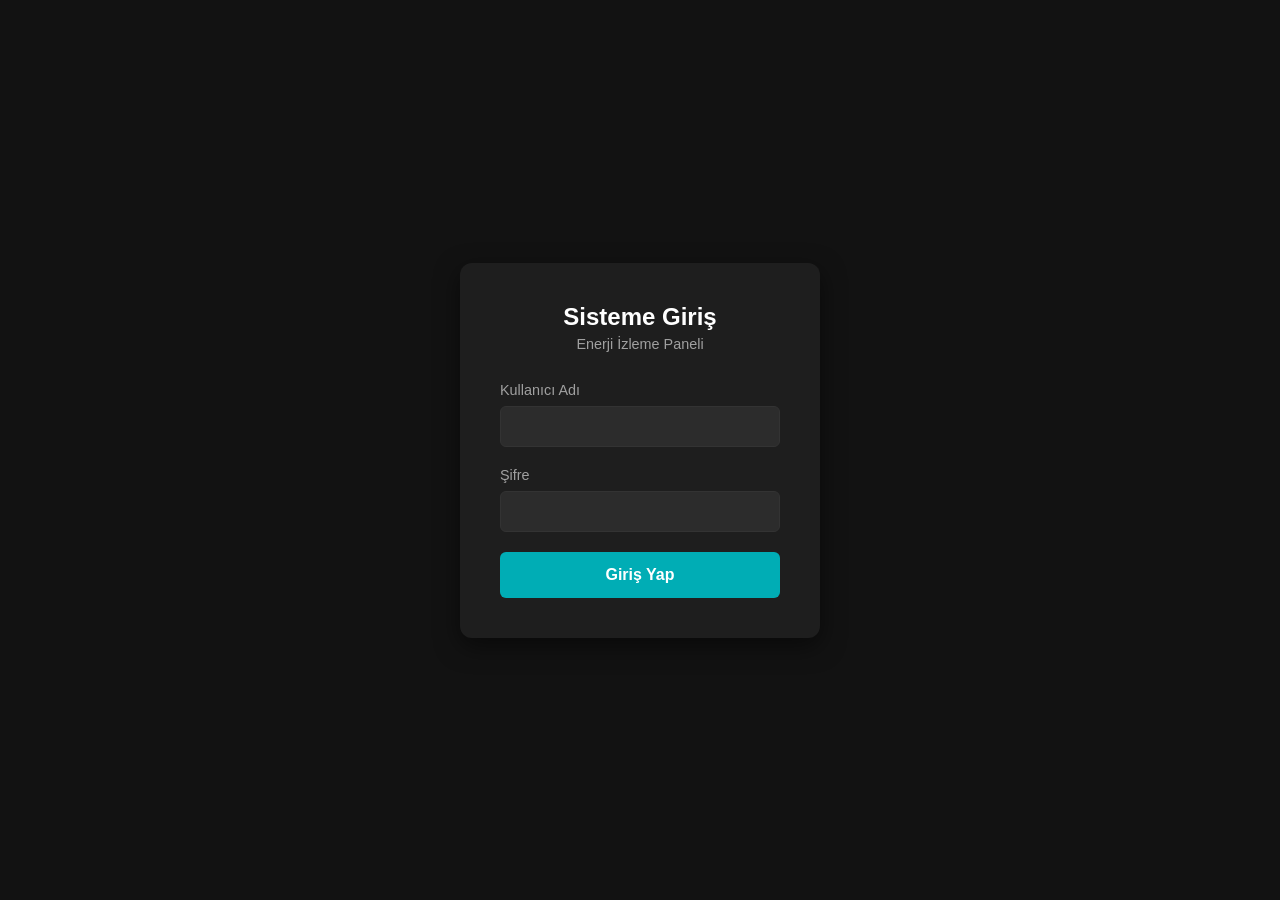
==== index.html @ bed133bf "Add files via upload" ====
<!DOCTYPE html>
<html lang="tr">
<head>
    <meta charset="UTF-8">
    <meta name="viewport" content="width=device-width, initial-scale=1.0">
    <title>Enerji Takip - Giriş</title>
    <link rel="stylesheet" href="style.css">
</head>
<body>
    <div class="login-container">
        <div class="login-box">
            <h2>Sisteme Giriş</h2>
            <p class="subtitle">Enerji İzleme Paneli</p>
            
            <form id="loginForm">
                <div class="input-group">
                    <label for="username">Kullanıcı Adı</label>
                    <input type="text" id="username" required autocomplete="off">
                </div>
                
                <div class="input-group">
                    <label for="password">Şifre</label>
                    <input type="password" id="password" required>
                </div>

                <div id="errorMessage" class="error-text hidden">Hatalı giriş yaptınız.</div>
                
                <button type="submit" id="loginBtn">Giriş Yap</button>
            </form>
        </div>
    </div>
    <script src="app.js"></script>
</body>
</html>
---- style.css ----
/* style.css */
:root {
    --bg-color: #121212;
    --surface-color: #1e1e1e;
    --text-primary: #ffffff;
    --text-secondary: #a0a0a0;
    --accent-color: #00adb5;
    --accent-hover: #008c9e;
    --error-color: #cf6679;
}

* {
    box-sizing: border-box;
    margin: 0;
    padding: 0;
    font-family: 'Segoe UI', Tahoma, Geneva, Verdana, sans-serif;
}

body {
    background-color: var(--bg-color);
    color: var(--text-primary);
    display: flex;
    justify-content: center;
    align-items: center;
    height: 100vh;
}

.login-container {
    width: 100%;
    max-width: 400px;
    padding: 20px;
}

.login-box {
    background-color: var(--surface-color);
    padding: 40px;
    border-radius: 12px;
    box-shadow: 0 8px 24px rgba(0,0,0,0.5);
}

h2 {
    text-align: center;
    margin-bottom: 5px;
}

.subtitle {
    text-align: center;
    color: var(--text-secondary);
    margin-bottom: 30px;
    font-size: 0.9rem;
}

.input-group {
    margin-bottom: 20px;
}

.input-group label {
    display: block;
    margin-bottom: 8px;
    font-size: 0.9rem;
    color: var(--text-secondary);
}

.input-group input {
    width: 100%;
    padding: 12px;
    border: 1px solid #333;
    border-radius: 6px;
    background-color: #2c2c2c;
    color: var(--text-primary);
    outline: none;
    transition: border-color 0.3s;
}

.input-group input:focus {
    border-color: var(--accent-color);
}

button {
    width: 100%;
    padding: 14px;
    background-color: var(--accent-color);
    color: #fff;
    border: none;
    border-radius: 6px;
    font-size: 1rem;
    cursor: pointer;
    font-weight: bold;
    transition: background-color 0.3s;
}

button:hover {
    background-color: var(--accent-hover);
}

.error-text {
    color: var(--error-color);
    font-size: 0.85rem;
    text-align: center;
    margin-bottom: 15px;
}

.hidden {
    display: none;
}
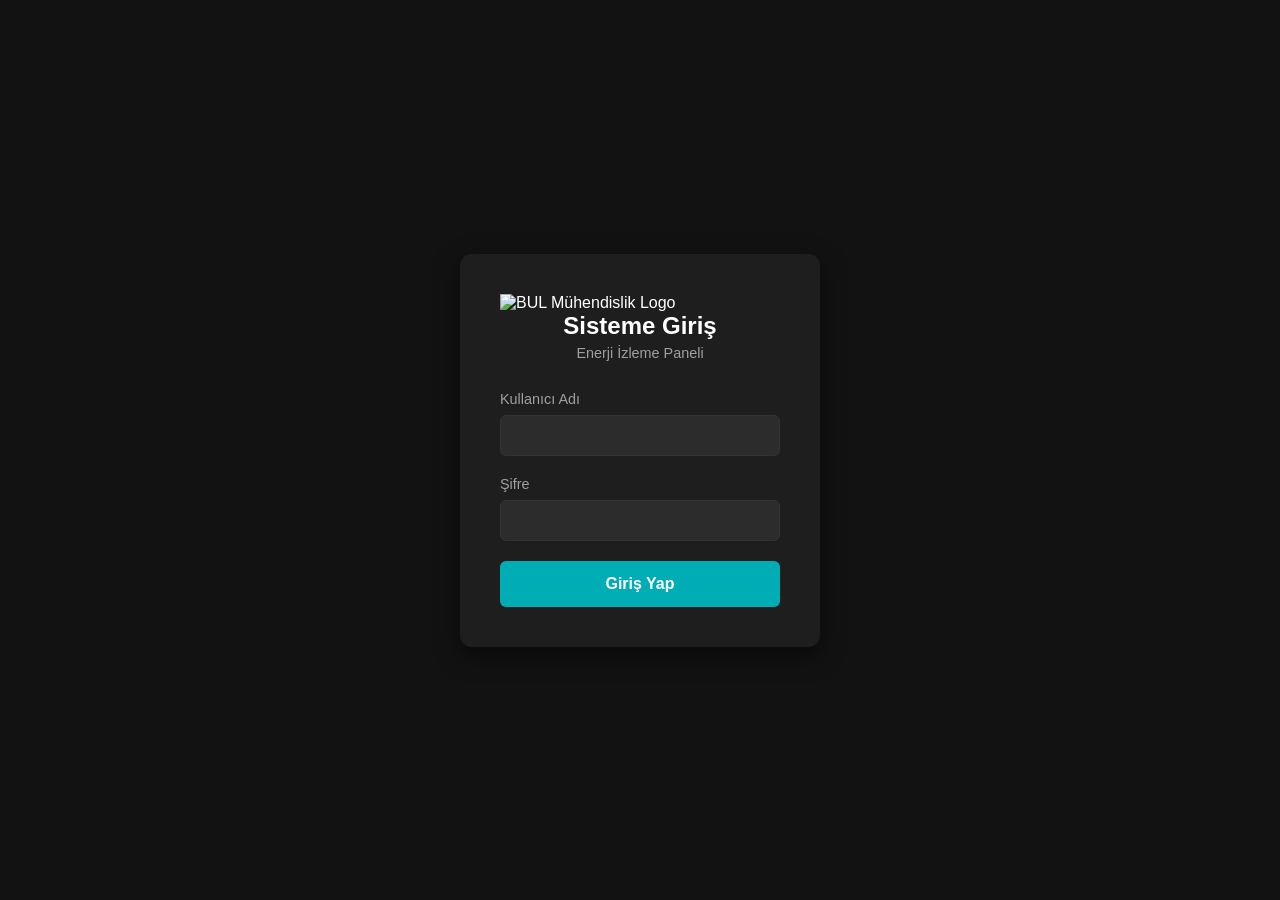
==== commit 7e834216: "Update index.html" ====
--- a/index.html
+++ b/index.html
@@ -9,6 +9,11 @@
 <body>
     <div class="login-container">
         <div class="login-box">
+
+            <div class="logo-container">
+                <img src="logo.png" alt="BUL Mühendislik Logo" class="login-logo">
+            </div>
+            
             <h2>Sisteme Giriş</h2>
             <p class="subtitle">Enerji İzleme Paneli</p>
             
@@ -31,4 +36,4 @@
     </div>
     <script src="app.js"></script>
 </body>
-</html>+</html>
--- a/style.css
+++ b/style.css
@@ -102,4 +102,330 @@
 
 .hidden {
     display: none;
-}+}
+
+/* --- DASHBOARD STİLLERİ --- */
+.dashboard-body {
+    display: flex;
+    justify-content: flex-start;
+    align-items: flex-start;
+    height: 100vh;
+    background-color: var(--bg-color);
+}
+
+.sidebar {
+    width: 250px;
+    height: 100vh;
+    background-color: var(--surface-color);
+    padding: 20px 0;
+    display: flex;
+    flex-direction: column;
+    border-right: 1px solid #333;
+}
+
+.sidebar .logo {
+    font-size: 1.5rem;
+    font-weight: bold;
+    color: var(--accent-color);
+    text-align: center;
+    margin-bottom: 40px;
+}
+
+.nav-links {
+    list-style: none;
+    flex-grow: 1;
+}
+
+.nav-links li a {
+    display: block;
+    padding: 15px 20px;
+    color: var(--text-secondary);
+    text-decoration: none;
+    transition: 0.3s;
+}
+
+.nav-links li a:hover, .nav-links li a.active {
+    background-color: #2c2c2c;
+    color: var(--text-primary);
+    border-left: 4px solid var(--accent-color);
+}
+
+.logout-btn {
+    width: calc(100% - 40px); /* %100 genişlikten sağ ve sol boşlukları (20+20) çıkarır */
+    margin: auto 20px 20px 20px; /* Üstten sonuna kadar iter, sağ-alt-soldan 20px boşluk bırakır */
+    background-color: transparent;
+    border: 1px solid var(--error-color);
+    color: var(--error-color);
+    border-radius: 6px;
+    padding: 10px;
+    flex-shrink: 0;
+}
+
+.logout-btn:hover {
+    background-color: var(--error-color);
+    color: #fff;
+}
+
+.main-content {
+    flex-grow: 1;
+    padding: 30px;
+    height: 100vh;
+    overflow-y: auto;
+}
+
+header {
+    display: flex;
+    justify-content: space-between;
+    align-items: center;
+    margin-bottom: 30px;
+    padding-bottom: 15px;
+    border-bottom: 1px solid #333;
+}
+
+.content-cards {
+    display: flex;
+    gap: 20px;
+    margin-bottom: 30px;
+}
+
+.card {
+    background-color: var(--surface-color);
+    padding: 20px;
+    border-radius: 8px;
+    flex: 1;
+    border: 1px solid #333;
+}
+
+.card.warning {
+    border-color: var(--error-color);
+}
+
+.big-number {
+    font-size: 2.5rem;
+    font-weight: bold;
+    color: var(--accent-color);
+    margin-top: 10px;
+}
+
+.placeholder-box {
+    background-color: #2c2c2c;
+    padding: 50px;
+    text-align: center;
+    color: var(--text-secondary);
+    border-radius: 8px;
+    border: 1px dashed #555;
+}
+
+/* --- TABLO STİLLERİ --- */
+.table-container {
+    background-color: var(--surface-color);
+    border-radius: 8px;
+    padding: 15px;
+    border: 1px solid #333;
+    overflow-x: auto;
+}
+
+table {
+    width: 100%;
+    border-collapse: collapse;
+    text-align: left;
+}
+
+thead tr {
+    border-bottom: 2px solid #444;
+}
+
+th {
+    padding: 12px 15px;
+    color: var(--text-secondary);
+    font-weight: 600;
+}
+
+td {
+    padding: 12px 15px;
+    border-bottom: 1px solid #2c2c2c;
+    color: var(--text-primary);
+}
+
+tbody tr:hover {
+    background-color: #252525;
+}
+
+/* Durum Etiketleri (Badges) */
+.badge {
+    padding: 5px 10px;
+    border-radius: 20px;
+    font-size: 0.8rem;
+    font-weight: bold;
+}
+
+.badge.success {
+    background-color: rgba(0, 173, 181, 0.2);
+    color: var(--accent-color);
+}
+
+.badge.danger {
+    background-color: rgba(207, 102, 121, 0.2);
+    color: var(--error-color);
+}
+
+.action-btn {
+    padding: 6px 12px;
+    background-color: transparent;
+    border: 1px solid var(--text-secondary);
+    color: var(--text-secondary);
+    border-radius: 4px;
+    cursor: pointer;
+    transition: 0.3s;
+}
+
+.action-btn:hover {
+    border-color: var(--accent-color);
+    color: var(--accent-color);
+}
+
+/* --- MODAL (POP-UP) STİLLERİ --- */
+.modal {
+    position: fixed;
+    top: 0;
+    left: 0;
+    width: 100%;
+    height: 100%;
+    background-color: rgba(0, 0, 0, 0.7); /* Arka plan karartması */
+    display: flex;
+    justify-content: center;
+    align-items: center;
+    z-index: 1000;
+    backdrop-filter: blur(3px);
+}
+
+.modal.hidden {
+    display: none;
+}
+
+.modal-content {
+    background-color: var(--surface-color);
+    padding: 30px;
+    border-radius: 12px;
+    width: 100%;
+    max-width: 450px;
+    position: relative;
+    box-shadow: 0 10px 30px rgba(0,0,0,0.8);
+    border: 1px solid #333;
+}
+
+.close-btn {
+    position: absolute;
+    top: 15px;
+    right: 20px;
+    font-size: 1.8rem;
+    color: var(--text-secondary);
+    cursor: pointer;
+    transition: 0.3s;
+}
+
+.close-btn:hover {
+    color: var(--error-color);
+}
+
+.sidebar {
+    width: 250px;
+    min-width: 250px; /* Menünün daralmasını kesin olarak engeller */
+    flex-shrink: 0;   /* Ekran küçülse bile menünün sıkışmasını önler */
+    height: 100vh;
+    background-color: var(--surface-color);
+    padding: 20px 0;
+    display: flex;
+    flex-direction: column;
+    border-right: 1px solid #333;
+}
+
+/* Masaüstünde Grafik Yüksekliği */
+.chart-section {
+    height: 350px;
+}
+
+/* --- MOBİL UYUMLULUK (RESPONSIVE) --- */
+@media (max-width: 768px) {
+    /* Ana yapıyı alt alta dizer */
+    .dashboard-body {
+        flex-direction: column;
+        height: auto;
+    }
+
+    /* Sol menüyü tepeye yatay olarak sabitler */
+    .sidebar {
+        width: 100%;
+        height: auto;
+        min-height: auto;
+        min-width: 100%;
+        padding: 15px 0;
+        border-right: none;
+        border-bottom: 1px solid #333;
+    }
+
+    /* Menü linklerini yan yana kaydırılabilir yapar */
+    .nav-links {
+        display: flex;
+        overflow-x: auto;
+        white-space: nowrap;
+        padding-bottom: 10px;
+        margin: 0 10px;
+    }
+
+    .nav-links li a {
+        padding: 10px 15px;
+        border-left: none;
+        border-bottom: 3px solid transparent;
+    }
+
+    .nav-links li a:hover, .nav-links li a.active {
+        border-left: none;
+        border-bottom: 3px solid var(--accent-color);
+    }
+
+    .logout-btn {
+        margin: 10px 20px;
+    }
+
+    /* Ana içerik alanını telefon ekranına sığdırır */
+    .main-content {
+        padding: 15px;
+        width: 100%;
+        height: auto;
+        overflow-y: visible;
+    }
+
+    header {
+        flex-direction: column;
+        align-items: flex-start;
+        gap: 10px;
+    }
+
+    /* Sayı kartlarını alt alta dizer */
+    .content-cards {
+        flex-direction: column;
+    }
+
+    .table-header {
+        flex-direction: column;
+        align-items: flex-start;
+        gap: 15px;
+    }
+
+/* Yeni fabrika ekle butonunu tam genişlik yapar */
+    #openModalBtn {
+        width: 100% !important;
+    }
+
+    /* --- B KISMI: Telefonda Grafik Yüksekliği --- */
+    .chart-section {
+        height: 300px;
+    }
+    
+    #energyChart {
+        height: 100% !important;
+        width: 100% !important;
+    }
+} 
+/* DOSYANIN EN SONU (Bu parantez @media'yı kapatır) */
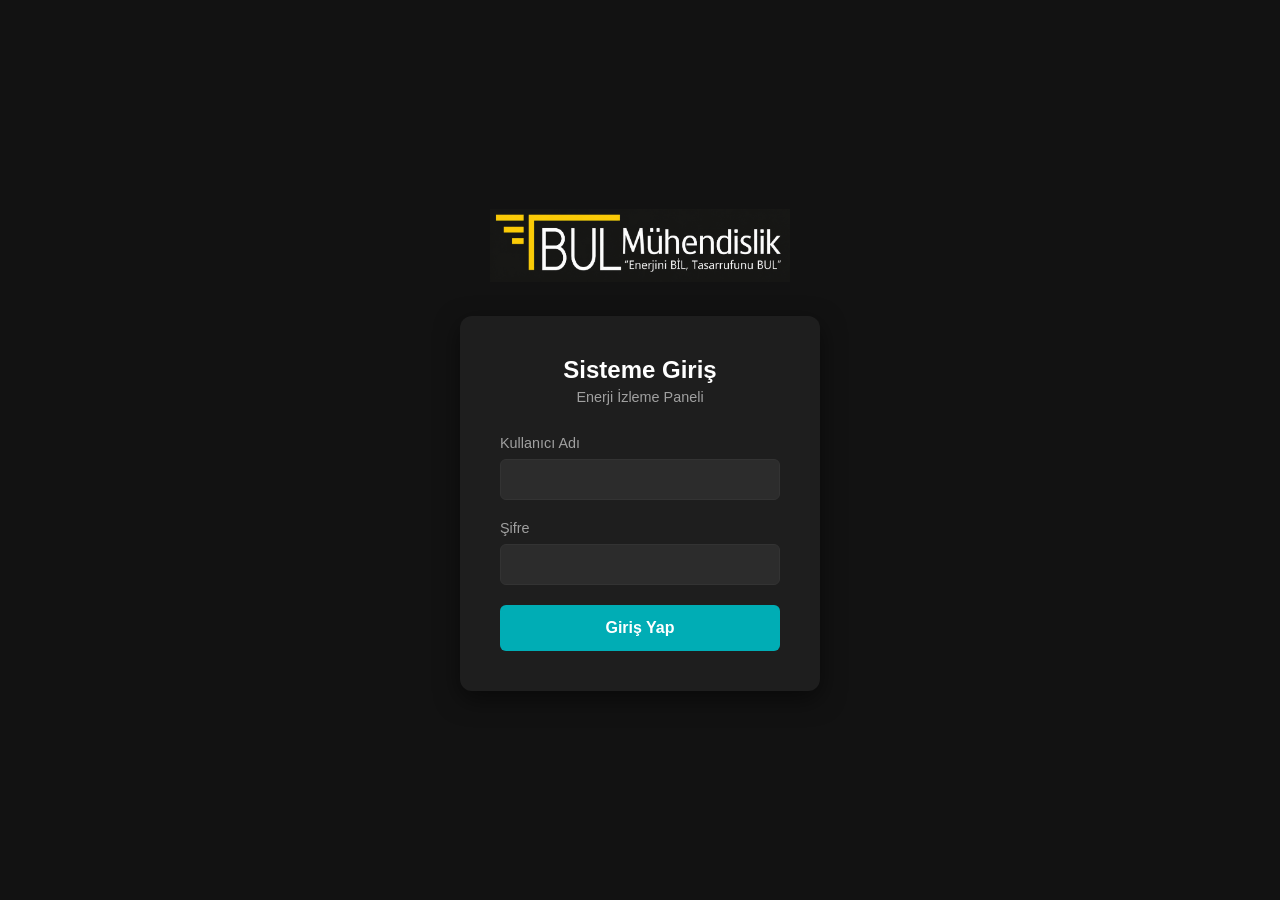
==== commit a915fdec: "Update index.html" ====
--- a/index.html
+++ b/index.html
@@ -8,12 +8,14 @@
 </head>
 <body>
     <div class="login-container">
+        
+        <!-- LOGO ARTIK KUTUNUN DIŞINDA VE ÜSTÜNDE -->
+        <div class="logo-container">
+            <img src="logo.png" alt="BUL Mühendislik Logo" class="login-logo">
+        </div>
+
+        <!-- login-box artık logonun altında başlıyor -->
         <div class="login-box">
-
-            <div class="logo-container">
-                <img src="logo.png" alt="BUL Mühendislik Logo" class="login-logo">
-            </div>
-            
             <h2>Sisteme Giriş</h2>
             <p class="subtitle">Enerji İzleme Paneli</p>
             
--- a/style.css
+++ b/style.css
@@ -428,4 +428,18 @@
         width: 100% !important;
     }
 } 
-/* DOSYANIN EN SONU (Bu parantez @media'yı kapatır) */+
+.logo-container {
+    text-align: center;
+    margin-bottom: 30px; /* Logo ile kutu arasında daha fazla boşluk bırakır */
+}
+
+.login-logo {
+    max-width: 300px; /* Biraz büyütebiliriz, artık dışarıda olduğu için daha iyi durur */
+    height: auto;
+}
+
+.login-box {
+    /* Mevcut özelliklerin duruyor, sadece ek olarak: */
+    margin-top: 0; 
+}
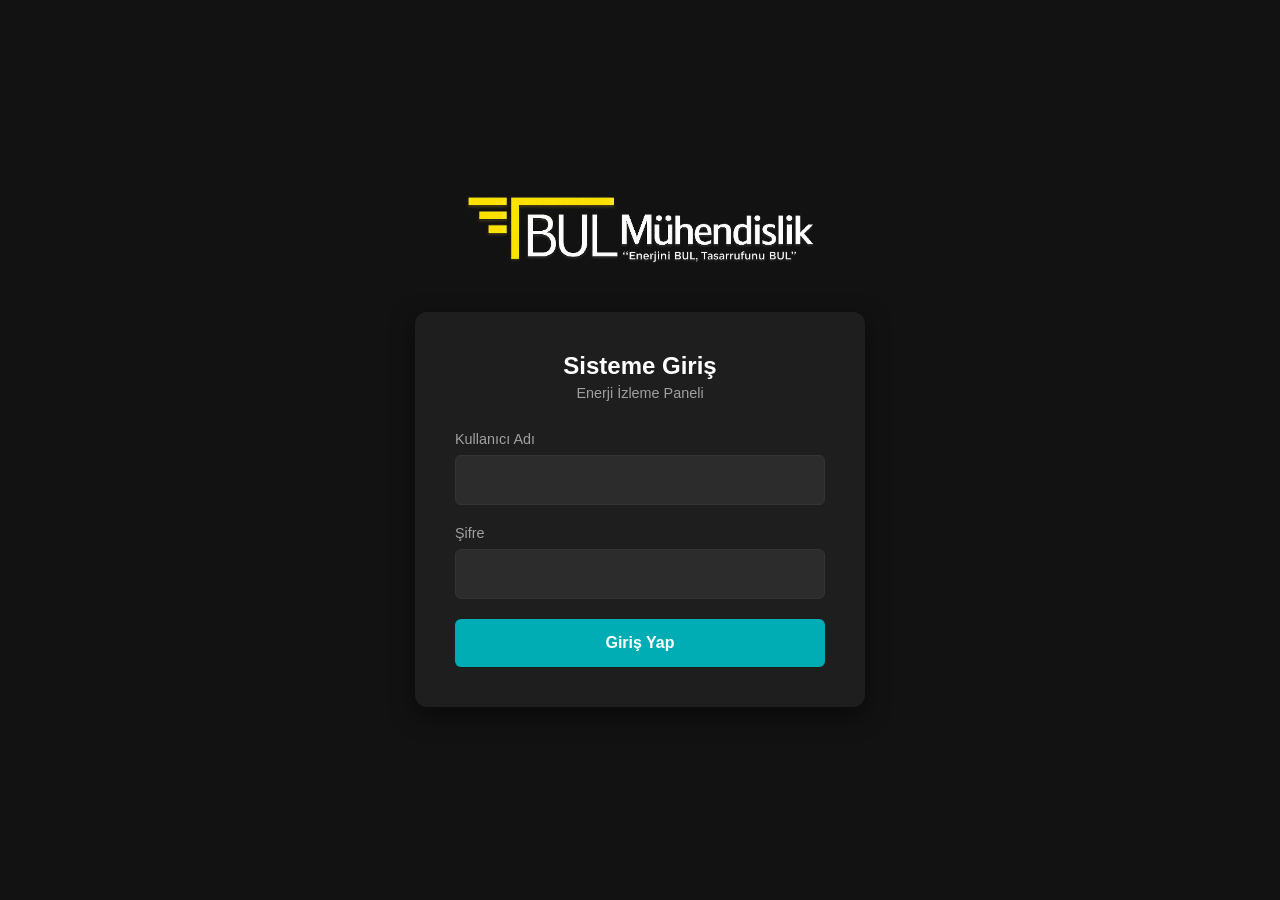
==== commit 5a3a2a7e: "Update index.html" ====
--- a/index.html
+++ b/index.html
@@ -6,7 +6,7 @@
     <title>Enerji Takip - Giriş</title>
     <link rel="stylesheet" href="style.css">
 </head>
-<body>
+<body class="login-page">
     <div class="login-container">
         
         <!-- LOGO ARTIK KUTUNUN DIŞINDA VE ÜSTÜNDE -->
--- a/style.css
+++ b/style.css
@@ -1,4 +1,5 @@
 /* style.css */
+
 :root {
     --bg-color: #121212;
     --surface-color: #1e1e1e;
@@ -19,16 +20,36 @@
 body {
     background-color: var(--bg-color);
     color: var(--text-primary);
+    min-height: 100vh;
+    padding: 20px;
+}
+
+/* Sadece giriş sayfası için kilitli ekran ayarı */
+body.login-page {
     display: flex;
     justify-content: center;
     align-items: center;
-    height: 100vh;
-}
-
+    overflow: hidden; /* İşte bu kısım mobildeki kaymayı engeller */
+}
+
+/* --- GİRİŞ EKRANI STİLLERİ --- */
 .login-container {
-    width: 100%;
-    max-width: 400px;
-    padding: 20px;
+    display: flex;
+    flex-direction: column;
+    align-items: center;
+    justify-content: center;
+    width: 100%;
+}
+
+.logo-container {
+    margin-bottom: 40px;
+    text-align: center;
+}
+
+.login-logo {
+    max-width: 300px;
+    width: 100%;
+    height: auto;
 }
 
 .login-box {
@@ -36,6 +57,9 @@
     padding: 40px;
     border-radius: 12px;
     box-shadow: 0 8px 24px rgba(0,0,0,0.5);
+    width: 90%;
+    max-width: 450px;
+    box-sizing: border-box;
 }
 
 h2 {
@@ -63,13 +87,15 @@
 
 .input-group input {
     width: 100%;
-    padding: 12px;
+    padding: 15px;
+    font-size: 16px;
     border: 1px solid #333;
     border-radius: 6px;
     background-color: #2c2c2c;
     color: var(--text-primary);
     outline: none;
     transition: border-color 0.3s;
+    box-sizing: border-box;
 }
 
 .input-group input:focus {
@@ -78,7 +104,7 @@
 
 button {
     width: 100%;
-    padding: 14px;
+    padding: 15px;
     background-color: var(--accent-color);
     color: #fff;
     border: none;
@@ -115,6 +141,8 @@
 
 .sidebar {
     width: 250px;
+    min-width: 250px;
+    flex-shrink: 0;
     height: 100vh;
     background-color: var(--surface-color);
     padding: 20px 0;
@@ -151,8 +179,8 @@
 }
 
 .logout-btn {
-    width: calc(100% - 40px); /* %100 genişlikten sağ ve sol boşlukları (20+20) çıkarır */
-    margin: auto 20px 20px 20px; /* Üstten sonuna kadar iter, sağ-alt-soldan 20px boşluk bırakır */
+    width: calc(100% - 40px);
+    margin: auto 20px 20px 20px;
     background-color: transparent;
     border: 1px solid var(--error-color);
     color: var(--error-color);
@@ -216,7 +244,6 @@
     border: 1px dashed #555;
 }
 
-/* --- TABLO STİLLERİ --- */
 .table-container {
     background-color: var(--surface-color);
     border-radius: 8px;
@@ -251,7 +278,6 @@
     background-color: #252525;
 }
 
-/* Durum Etiketleri (Badges) */
 .badge {
     padding: 5px 10px;
     border-radius: 20px;
@@ -284,14 +310,13 @@
     color: var(--accent-color);
 }
 
-/* --- MODAL (POP-UP) STİLLERİ --- */
 .modal {
     position: fixed;
     top: 0;
     left: 0;
     width: 100%;
     height: 100%;
-    background-color: rgba(0, 0, 0, 0.7); /* Arka plan karartması */
+    background-color: rgba(0, 0, 0, 0.7);
     display: flex;
     justify-content: center;
     align-items: center;
@@ -307,7 +332,7 @@
     background-color: var(--surface-color);
     padding: 30px;
     border-radius: 12px;
-    width: 100%;
+    width: 90%;
     max-width: 450px;
     position: relative;
     box-shadow: 0 10px 30px rgba(0,0,0,0.8);
@@ -328,32 +353,15 @@
     color: var(--error-color);
 }
 
-.sidebar {
-    width: 250px;
-    min-width: 250px; /* Menünün daralmasını kesin olarak engeller */
-    flex-shrink: 0;   /* Ekran küçülse bile menünün sıkışmasını önler */
-    height: 100vh;
-    background-color: var(--surface-color);
-    padding: 20px 0;
-    display: flex;
-    flex-direction: column;
-    border-right: 1px solid #333;
-}
-
-/* Masaüstünde Grafik Yüksekliği */
 .chart-section {
     height: 350px;
 }
 
-/* --- MOBİL UYUMLULUK (RESPONSIVE) --- */
 @media (max-width: 768px) {
-    /* Ana yapıyı alt alta dizer */
     .dashboard-body {
         flex-direction: column;
         height: auto;
     }
-
-    /* Sol menüyü tepeye yatay olarak sabitler */
     .sidebar {
         width: 100%;
         height: auto;
@@ -363,8 +371,6 @@
         border-right: none;
         border-bottom: 1px solid #333;
     }
-
-    /* Menü linklerini yan yana kaydırılabilir yapar */
     .nav-links {
         display: flex;
         overflow-x: auto;
@@ -372,74 +378,22 @@
         padding-bottom: 10px;
         margin: 0 10px;
     }
-
-    .nav-links li a {
-        padding: 10px 15px;
-        border-left: none;
-        border-bottom: 3px solid transparent;
-    }
-
-    .nav-links li a:hover, .nav-links li a.active {
-        border-left: none;
-        border-bottom: 3px solid var(--accent-color);
-    }
-
-    .logout-btn {
-        margin: 10px 20px;
-    }
-
-    /* Ana içerik alanını telefon ekranına sığdırır */
     .main-content {
         padding: 15px;
         width: 100%;
         height: auto;
-        overflow-y: visible;
-    }
-
-    header {
-        flex-direction: column;
-        align-items: flex-start;
-        gap: 10px;
-    }
-
-    /* Sayı kartlarını alt alta dizer */
+    }
     .content-cards {
         flex-direction: column;
     }
-
-    .table-header {
-        flex-direction: column;
-        align-items: flex-start;
-        gap: 15px;
-    }
-
-/* Yeni fabrika ekle butonunu tam genişlik yapar */
-    #openModalBtn {
-        width: 100% !important;
-    }
-
-    /* --- B KISMI: Telefonda Grafik Yüksekliği --- */
     .chart-section {
         height: 300px;
     }
-    
-    #energyChart {
-        height: 100% !important;
-        width: 100% !important;
-    }
-} 
-
-.logo-container {
-    text-align: center;
-    margin-bottom: 30px; /* Logo ile kutu arasında daha fazla boşluk bırakır */
-}
-
+}
+
+/* Logo boyutunu burada 350px olarak büyüttük */
 .login-logo {
-    max-width: 300px; /* Biraz büyütebiliriz, artık dışarıda olduğu için daha iyi durur */
+    max-width: 350px; 
+    width: 100%;
     height: auto;
 }
-
-.login-box {
-    /* Mevcut özelliklerin duruyor, sadece ek olarak: */
-    margin-top: 0; 
-}
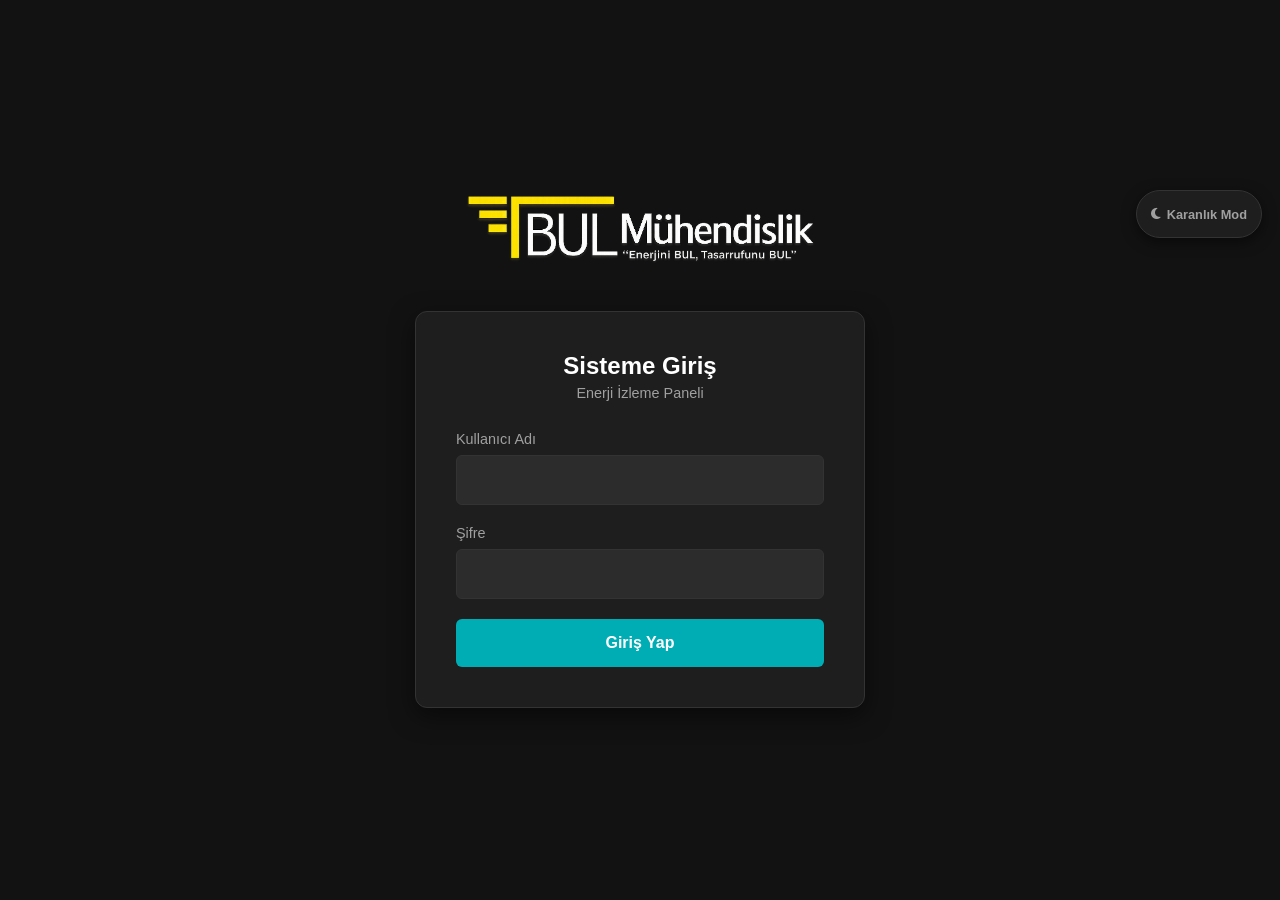
==== commit a7555a17: "Update index.html" ====
--- a/index.html
+++ b/index.html
@@ -1,14 +1,28 @@
 <!DOCTYPE html>
 <html lang="tr">
 <head>
+    <script>
+        // Kayıtlı tema tercihini sayfa çizilmeden önce uygula (ani renk çakması olmasın)
+        (function () {
+            try {
+                var t = localStorage.getItem('theme') || 'dark';
+                document.documentElement.setAttribute('data-theme', t);
+            } catch (e) {}
+        })();
+    </script>
     <meta charset="UTF-8">
     <meta name="viewport" content="width=device-width, initial-scale=1.0">
     <title>Enerji Takip - Giriş</title>
     <link rel="stylesheet" href="style.css">
+    <link rel="stylesheet" href="https://cdnjs.cloudflare.com/ajax/libs/font-awesome/6.4.0/css/all.min.css">
 </head>
 <body class="login-page">
     <div class="login-container">
-        
+
+        <button type="button" class="theme-toggle-standalone" data-theme-toggle title="Görünümü değiştir">
+            <i class="fas fa-moon"></i> <span class="theme-toggle-label">Karanlık Mod</span>
+        </button>
+
         <!-- LOGO ARTIK KUTUNUN DIŞINDA VE ÜSTÜNDE -->
         <div class="logo-container">
             <img src="logo.png" alt="BUL Mühendislik Logo" class="login-logo">
@@ -36,6 +50,7 @@
             </form>
         </div>
     </div>
+    <script src="ui.js"></script>
     <script src="app.js"></script>
 </body>
 </html>
--- a/style.css
+++ b/style.css
@@ -1,13 +1,45 @@
-/* style.css */
-
 :root {
+    /* Karanlık mod (varsayılan) */
     --bg-color: #121212;
     --surface-color: #1e1e1e;
+    --surface-alt-color: #2c2c2c;
+    --border-color: #333333;
+    --hover-color: #252525;
     --text-primary: #ffffff;
     --text-secondary: #a0a0a0;
     --accent-color: #00adb5;
     --accent-hover: #008c9e;
     --error-color: #cf6679;
+    --success-color: #4cd137;
+    --warning-color: #f6e58d;
+    --gold-color: #ffd700;
+    --shadow-color: rgba(0, 0, 0, 0.5);
+    --overlay-color: rgba(0, 0, 0, 0.7);
+
+    color-scheme: dark;
+}
+
+/* Aydınlık mod: <html data-theme="light"> ayarlandığında devreye girer.
+   Marka rengi (turkuaz) her iki modda da aynı kalır; sadece yüzey,
+   metin ve durum renkleri kontrast için ayarlanır. */
+html[data-theme="light"] {
+    --bg-color: #f2f4f6;
+    --surface-color: #ffffff;
+    --surface-alt-color: #eef1f3;
+    --border-color: #dde2e6;
+    --hover-color: #f3f5f7;
+    --text-primary: #1a1d21;
+    --text-secondary: #5b6570;
+    --accent-color: #00adb5;
+    --accent-hover: #008c9e;
+    --error-color: #c23a52;
+    --success-color: #2f9e44;
+    --warning-color: #b8860b;
+    --gold-color: #a6790a;
+    --shadow-color: rgba(20, 30, 40, 0.12);
+    --overlay-color: rgba(20, 25, 30, 0.45);
+
+    color-scheme: light;
 }
 
 * {
@@ -17,28 +49,48 @@
     font-family: 'Segoe UI', Tahoma, Geneva, Verdana, sans-serif;
 }
 
-body {
+html {
+    background-color: var(--bg-color);
+}
+
+body,
+.sidebar,
+.card,
+.table-container,
+.modal-content,
+.login-box,
+.input-group input,
+.input-group select,
+button,
+.nav-links li a,
+.action-btn,
+.mobile-topbar {
+    transition: background-color 0.25s ease, color 0.25s ease, border-color 0.25s ease;
+}
+
+body.login-page {
     background-color: var(--bg-color);
     color: var(--text-primary);
-    min-height: 100vh;
-    padding: 20px;
-}
-
-/* Sadece giriş sayfası için kilitli ekran ayarı */
-body.login-page {
     display: flex;
     justify-content: center;
     align-items: center;
-    overflow: hidden; /* İşte bu kısım mobildeki kaymayı engeller */
-}
-
-/* --- GİRİŞ EKRANI STİLLERİ --- */
+    min-height: 100vh;
+    width: 100vw;
+}
+
+body:not(.login-page) {
+    background-color: var(--bg-color);
+    color: var(--text-primary);
+}
+
 .login-container {
     display: flex;
     flex-direction: column;
     align-items: center;
     justify-content: center;
     width: 100%;
+    padding: 20px;
+    position: relative;
 }
 
 .logo-container {
@@ -47,7 +99,7 @@
 }
 
 .login-logo {
-    max-width: 300px;
+    max-width: 350px;
     width: 100%;
     height: auto;
 }
@@ -56,10 +108,11 @@
     background-color: var(--surface-color);
     padding: 40px;
     border-radius: 12px;
-    box-shadow: 0 8px 24px rgba(0,0,0,0.5);
+    box-shadow: 0 8px 24px var(--shadow-color);
     width: 90%;
     max-width: 450px;
     box-sizing: border-box;
+    border: 1px solid var(--border-color);
 }
 
 h2 {
@@ -89,16 +142,41 @@
     width: 100%;
     padding: 15px;
     font-size: 16px;
-    border: 1px solid #333;
+    border: 1px solid var(--border-color);
     border-radius: 6px;
-    background-color: #2c2c2c;
+    background-color: var(--surface-alt-color);
     color: var(--text-primary);
     outline: none;
     transition: border-color 0.3s;
     box-sizing: border-box;
 }
 
+.input-group input[type="checkbox"] {
+    width: 16px;
+    height: 16px;
+    padding: 0;
+    flex-shrink: 0;
+}
+
 .input-group input:focus {
+    border-color: var(--accent-color);
+}
+
+.input-group select {
+    width: 100%;
+    padding: 15px;
+    font-size: 16px;
+    border: 1px solid var(--border-color);
+    border-radius: 6px;
+    background-color: var(--surface-alt-color);
+    color: var(--text-primary);
+    outline: none;
+    transition: border-color 0.3s;
+    box-sizing: border-box;
+    cursor: pointer;
+}
+
+.input-group select:focus {
     border-color: var(--accent-color);
 }
 
@@ -113,6 +191,7 @@
     cursor: pointer;
     font-weight: bold;
     transition: background-color 0.3s;
+    min-height: 48px;
 }
 
 button:hover {
@@ -130,12 +209,59 @@
     display: none;
 }
 
-/* --- DASHBOARD STİLLERİ --- */
+/* =======================================================================
+   TEMA DEĞİŞTİRME DÜĞMESİ (Karanlık / Aydınlık)
+   ======================================================================= */
+.theme-toggle-btn {
+    width: calc(100% - 40px);
+    margin: 0 20px 14px 20px;
+    background-color: var(--surface-alt-color);
+    border: 1px solid var(--border-color);
+    color: var(--text-primary);
+    border-radius: 6px;
+    padding: 10px;
+    display: flex;
+    align-items: center;
+    justify-content: center;
+    gap: 8px;
+    font-size: 0.85rem;
+    font-weight: 600;
+    flex-shrink: 0;
+}
+.theme-toggle-btn:hover {
+    background-color: var(--hover-color);
+    border-color: var(--accent-color);
+    color: var(--accent-color);
+}
+.theme-toggle-btn i { color: var(--accent-color); }
+
+.theme-toggle-standalone {
+    position: absolute;
+    top: 18px;
+    right: 18px;
+    width: auto;
+    padding: 10px 14px;
+    background-color: var(--surface-color);
+    border: 1px solid var(--border-color);
+    color: var(--text-secondary);
+    border-radius: 30px;
+    display: flex;
+    align-items: center;
+    gap: 6px;
+    font-size: 0.8rem;
+    font-weight: 600;
+    box-shadow: 0 4px 14px var(--shadow-color);
+}
+.theme-toggle-standalone:hover {
+    color: var(--accent-color);
+    border-color: var(--accent-color);
+}
+
 .dashboard-body {
     display: flex;
     justify-content: flex-start;
     align-items: flex-start;
-    height: 100vh;
+    min-height: 100vh;
     background-color: var(--bg-color);
 }
 
@@ -148,7 +274,7 @@
     padding: 20px 0;
     display: flex;
     flex-direction: column;
-    border-right: 1px solid #333;
+    border-right: 1px solid var(--border-color);
 }
 
 .sidebar .logo {
@@ -173,7 +299,7 @@
 }
 
 .nav-links li a:hover, .nav-links li a.active {
-    background-color: #2c2c2c;
+    background-color: var(--surface-alt-color);
     color: var(--text-primary);
     border-left: 4px solid var(--accent-color);
 }
@@ -199,6 +325,7 @@
     padding: 30px;
     height: 100vh;
     overflow-y: auto;
+    min-width: 0;
 }
 
 header {
@@ -207,7 +334,9 @@
     align-items: center;
     margin-bottom: 30px;
     padding-bottom: 15px;
-    border-bottom: 1px solid #333;
+    border-bottom: 1px solid var(--border-color);
+    flex-wrap: wrap;
+    gap: 10px;
 }
 
 .content-cards {
@@ -221,7 +350,8 @@
     padding: 20px;
     border-radius: 8px;
     flex: 1;
-    border: 1px solid #333;
+    border: 1px solid var(--border-color);
+    min-width: 0;
 }
 
 .card.warning {
@@ -236,19 +366,19 @@
 }
 
 .placeholder-box {
-    background-color: #2c2c2c;
-    padding: 50px;
+    background-color: var(--surface-alt-color);
+    padding: 50px 20px;
     text-align: center;
     color: var(--text-secondary);
     border-radius: 8px;
-    border: 1px dashed #555;
+    border: 1px dashed var(--border-color);
 }
 
 .table-container {
     background-color: var(--surface-color);
     border-radius: 8px;
     padding: 15px;
-    border: 1px solid #333;
+    border: 1px solid var(--border-color);
     overflow-x: auto;
 }
 
@@ -259,23 +389,24 @@
 }
 
 thead tr {
-    border-bottom: 2px solid #444;
+    border-bottom: 2px solid var(--border-color);
 }
 
 th {
     padding: 12px 15px;
     color: var(--text-secondary);
     font-weight: 600;
+    white-space: nowrap;
 }
 
 td {
     padding: 12px 15px;
-    border-bottom: 1px solid #2c2c2c;
+    border-bottom: 1px solid var(--surface-alt-color);
     color: var(--text-primary);
 }
 
 tbody tr:hover {
-    background-color: #252525;
+    background-color: var(--hover-color);
 }
 
 .badge {
@@ -283,17 +414,31 @@
     border-radius: 20px;
     font-size: 0.8rem;
     font-weight: bold;
+    display: inline-block;
 }
 
 .badge.success {
-    background-color: rgba(0, 173, 181, 0.2);
+    background-color: color-mix(in srgb, var(--accent-color) 20%, transparent);
     color: var(--accent-color);
 }
 
 .badge.danger {
-    background-color: rgba(207, 102, 121, 0.2);
+    background-color: color-mix(in srgb, var(--error-color) 20%, transparent);
     color: var(--error-color);
 }
+
+.badge.neutral {
+    background-color: color-mix(in srgb, var(--text-secondary) 15%, transparent);
+    color: var(--text-secondary);
+}
+
+.table-loading,
+.table-error {
+    text-align: center;
+    padding: 20px;
+    color: var(--text-secondary);
+}
+.table-error { color: var(--error-color); }
 
 .action-btn {
     padding: 6px 12px;
@@ -316,12 +461,13 @@
     left: 0;
     width: 100%;
     height: 100%;
-    background-color: rgba(0, 0, 0, 0.7);
+    background-color: var(--overlay-color);
     display: flex;
     justify-content: center;
     align-items: center;
-    z-index: 1000;
+    z-index: 3000;
     backdrop-filter: blur(3px);
+    padding: 20px;
 }
 
 .modal.hidden {
@@ -334,9 +480,11 @@
     border-radius: 12px;
     width: 90%;
     max-width: 450px;
+    max-height: 90vh;
+    overflow-y: auto;
     position: relative;
-    box-shadow: 0 10px 30px rgba(0,0,0,0.8);
-    border: 1px solid #333;
+    box-shadow: 0 10px 30px var(--shadow-color);
+    border: 1px solid var(--border-color);
 }
 
 .close-btn {
@@ -357,27 +505,94 @@
     height: 350px;
 }
 
+/* =======================================================================
+   MOBİL ÜST ÇUBUK + AÇILIR (OFF-CANVAS) MENÜ
+   ======================================================================= */
+.mobile-topbar {
+    display: none;
+}
+
+.sidebar-overlay {
+    display: none;
+    position: fixed;
+    inset: 0;
+    background-color: var(--overlay-color);
+    z-index: 1900;
+}
+.sidebar-overlay.visible {
+    display: block;
+}
+
 @media (max-width: 768px) {
     .dashboard-body {
         flex-direction: column;
         height: auto;
-    }
+        min-height: 100vh;
+    }
+
+    .mobile-topbar {
+        display: flex;
+        align-items: center;
+        gap: 14px;
+        position: sticky;
+        top: 0;
+        z-index: 1500;
+        width: 100%;
+        background-color: var(--surface-color);
+        border-bottom: 1px solid var(--border-color);
+        padding: 14px 16px;
+    }
+    .mobile-topbar .logo {
+        font-size: 1.2rem;
+        font-weight: bold;
+        color: var(--accent-color);
+    }
+    .hamburger-btn {
+        width: 42px;
+        height: 42px;
+        min-height: 42px;
+        flex-shrink: 0;
+        background-color: var(--surface-alt-color);
+        border: 1px solid var(--border-color);
+        color: var(--text-primary);
+        border-radius: 8px;
+        font-size: 1.1rem;
+        display: flex;
+        align-items: center;
+        justify-content: center;
+        padding: 0;
+    }
+    .hamburger-btn:hover {
+        border-color: var(--accent-color);
+        color: var(--accent-color);
+    }
+
     .sidebar {
-        width: 100%;
-        height: auto;
-        min-height: auto;
-        min-width: 100%;
-        padding: 15px 0;
-        border-right: none;
-        border-bottom: 1px solid #333;
-    }
+        position: fixed;
+        top: 0;
+        left: 0;
+        width: 78vw;
+        max-width: 300px;
+        min-width: 0;
+        height: 100vh;
+        transform: translateX(-100%);
+        transition: transform 0.28s ease;
+        z-index: 2000;
+        border-right: 1px solid var(--border-color);
+        border-bottom: none;
+        box-shadow: 8px 0 24px var(--shadow-color);
+    }
+    .sidebar.open {
+        transform: translateX(0);
+    }
+
     .nav-links {
-        display: flex;
-        overflow-x: auto;
-        white-space: nowrap;
-        padding-bottom: 10px;
-        margin: 0 10px;
-    }
+        display: block;
+        overflow-x: visible;
+        white-space: normal;
+        margin: 0;
+    }
+
     .main-content {
         padding: 15px;
         width: 100%;
@@ -387,13 +602,80 @@
         flex-direction: column;
     }
     .chart-section {
-        height: 300px;
-    }
-}
-
-/* Logo boyutunu burada 350px olarak büyüttük */
-.login-logo {
-    max-width: 350px; 
-    width: 100%;
-    height: auto;
-}
+        height: 260px;
+    }
+    header h2 {
+        font-size: 1.2rem;
+    }
+    .modal-content {
+        padding: 20px;
+    }
+}
+
+/* =======================================================================
+   MOBİLDE TABLOLARI KART GÖRÜNÜMÜNE ÇEVİR
+   ======================================================================= */
+@media (max-width: 700px) {
+    .table-container { padding: 8px; overflow-x: visible; }
+
+    table {
+        border: none;
+    }
+    table thead {
+        display: none;
+    }
+    table tbody,
+    table tr,
+    table td {
+        display: block;
+        width: 100%;
+    }
+    table tr {
+        margin-bottom: 12px;
+        border: 1px solid var(--border-color);
+        border-radius: 8px;
+        padding: 6px 0;
+        background-color: var(--surface-alt-color);
+    }
+    table tr:last-child { margin-bottom: 0; }
+    table td {
+        display: flex;
+        align-items: center;
+        justify-content: space-between;
+        gap: 12px;
+        text-align: right;
+        padding: 10px 14px;
+        border-bottom: 1px solid var(--border-color);
+    }
+    table td:last-child { border-bottom: none; }
+    table td::before {
+        content: attr(data-label);
+        color: var(--text-secondary);
+        font-weight: 600;
+        font-size: 0.78rem;
+        text-align: left;
+        flex-shrink: 0;
+    }
+    table td:not([data-label]) {
+        justify-content: flex-start;
+    }
+    table td.table-loading,
+    table td.table-error {
+        display: block;
+        text-align: center;
+    }
+    table td.table-loading::before,
+    table td.table-error::before {
+        content: none;
+    }
+}
+
+@media (max-width: 480px) {
+    .fp-header { flex-direction: column; align-items: stretch; }
+    .theme-toggle-standalone {
+        position: static;
+        margin-bottom: 20px;
+        align-self: center;
+    }
+    .login-container { padding-top: 10px; }
+}
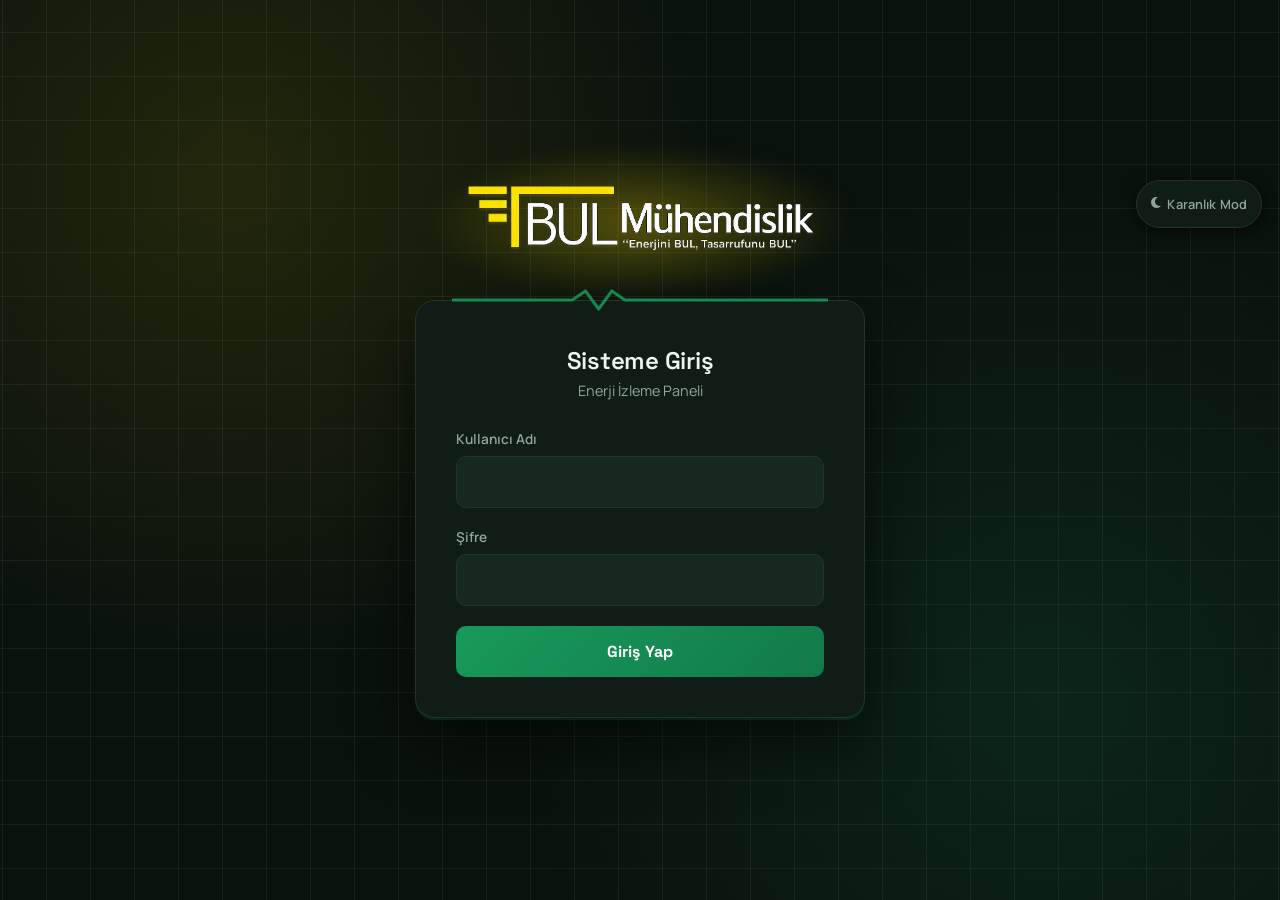
==== commit 1b2eb301: "Update index.html" ====
--- a/index.html
+++ b/index.html
@@ -15,6 +15,21 @@
     <title>Enerji Takip - Giriş</title>
     <link rel="stylesheet" href="style.css">
     <link rel="stylesheet" href="https://cdnjs.cloudflare.com/ajax/libs/font-awesome/6.4.0/css/all.min.css">
+    
+    <style>
+        /* Tema geçişine göre logo gösterimi */
+        .logo-dark, .logo-light {
+            display: none;
+        }
+
+        [data-theme="dark"] .logo-dark {
+            display: block;
+        }
+
+        [data-theme="light"] .logo-light {
+            display: block;
+        }
+    </style>
 </head>
 <body class="login-page">
     <div class="login-container">
@@ -25,7 +40,8 @@
 
         <!-- LOGO ARTIK KUTUNUN DIŞINDA VE ÜSTÜNDE -->
         <div class="logo-container">
-            <img src="logo.png" alt="BUL Mühendislik Logo" class="login-logo">
+            <img src="logo.png" alt="BUL Mühendislik Logo" class="login-logo logo-dark">
+            <img src="logo-light.png" alt="BUL Mühendislik Logo" class="login-logo logo-light">
         </div>
 
         <!-- login-box artık logonun altında başlıyor -->
--- a/style.css
+++ b/style.css
@@ -1,681 +1,917 @@
-:root {
-    /* Karanlık mod (varsayılan) */
-    --bg-color: #121212;
-    --surface-color: #1e1e1e;
-    --surface-alt-color: #2c2c2c;
-    --border-color: #333333;
-    --hover-color: #252525;
-    --text-primary: #ffffff;
-    --text-secondary: #a0a0a0;
-    --accent-color: #00adb5;
-    --accent-hover: #008c9e;
-    --error-color: #cf6679;
-    --success-color: #4cd137;
-    --warning-color: #f6e58d;
-    --gold-color: #ffd700;
-    --shadow-color: rgba(0, 0, 0, 0.5);
-    --overlay-color: rgba(0, 0, 0, 0.7);
-
-    color-scheme: dark;
-}
-
-/* Aydınlık mod: <html data-theme="light"> ayarlandığında devreye girer.
-   Marka rengi (turkuaz) her iki modda da aynı kalır; sadece yüzey,
-   metin ve durum renkleri kontrast için ayarlanır. */
-html[data-theme="light"] {
-    --bg-color: #f2f4f6;
-    --surface-color: #ffffff;
-    --surface-alt-color: #eef1f3;
-    --border-color: #dde2e6;
-    --hover-color: #f3f5f7;
-    --text-primary: #1a1d21;
-    --text-secondary: #5b6570;
-    --accent-color: #00adb5;
-    --accent-hover: #008c9e;
-    --error-color: #c23a52;
-    --success-color: #2f9e44;
-    --warning-color: #b8860b;
-    --gold-color: #a6790a;
-    --shadow-color: rgba(20, 30, 40, 0.12);
-    --overlay-color: rgba(20, 25, 30, 0.45);
-
-    color-scheme: light;
-}
-
-* {
-    box-sizing: border-box;
-    margin: 0;
-    padding: 0;
-    font-family: 'Segoe UI', Tahoma, Geneva, Verdana, sans-serif;
-}
-
-html {
-    background-color: var(--bg-color);
-}
-
-body,
-.sidebar,
-.card,
-.table-container,
-.modal-content,
-.login-box,
-.input-group input,
-.input-group select,
-button,
-.nav-links li a,
-.action-btn,
-.mobile-topbar {
-    transition: background-color 0.25s ease, color 0.25s ease, border-color 0.25s ease;
-}
-
-body.login-page {
-    background-color: var(--bg-color);
-    color: var(--text-primary);
-    display: flex;
-    justify-content: center;
-    align-items: center;
-    min-height: 100vh;
-    width: 100vw;
-}
-
-body:not(.login-page) {
-    background-color: var(--bg-color);
-    color: var(--text-primary);
-}
-
-.login-container {
-    display: flex;
-    flex-direction: column;
-    align-items: center;
-    justify-content: center;
-    width: 100%;
-    padding: 20px;
-    position: relative;
-}
-
-.logo-container {
-    margin-bottom: 40px;
-    text-align: center;
-}
-
-.login-logo {
-    max-width: 350px;
-    width: 100%;
-    height: auto;
-}
-
-.login-box {
-    background-color: var(--surface-color);
-    padding: 40px;
-    border-radius: 12px;
-    box-shadow: 0 8px 24px var(--shadow-color);
-    width: 90%;
-    max-width: 450px;
-    box-sizing: border-box;
-    border: 1px solid var(--border-color);
-}
-
-h2 {
-    text-align: center;
-    margin-bottom: 5px;
-}
-
-.subtitle {
-    text-align: center;
-    color: var(--text-secondary);
-    margin-bottom: 30px;
-    font-size: 0.9rem;
-}
-
-.input-group {
-    margin-bottom: 20px;
-}
-
-.input-group label {
-    display: block;
-    margin-bottom: 8px;
-    font-size: 0.9rem;
-    color: var(--text-secondary);
-}
-
-.input-group input {
-    width: 100%;
-    padding: 15px;
-    font-size: 16px;
-    border: 1px solid var(--border-color);
-    border-radius: 6px;
-    background-color: var(--surface-alt-color);
-    color: var(--text-primary);
-    outline: none;
-    transition: border-color 0.3s;
-    box-sizing: border-box;
-}
-
-.input-group input[type="checkbox"] {
-    width: 16px;
-    height: 16px;
-    padding: 0;
-    flex-shrink: 0;
-}
-
-.input-group input:focus {
-    border-color: var(--accent-color);
-}
-
-.input-group select {
-    width: 100%;
-    padding: 15px;
-    font-size: 16px;
-    border: 1px solid var(--border-color);
-    border-radius: 6px;
-    background-color: var(--surface-alt-color);
-    color: var(--text-primary);
-    outline: none;
-    transition: border-color 0.3s;
-    box-sizing: border-box;
-    cursor: pointer;
-}
-
-.input-group select:focus {
-    border-color: var(--accent-color);
-}
-
-button {
-    width: 100%;
-    padding: 15px;
-    background-color: var(--accent-color);
-    color: #fff;
-    border: none;
-    border-radius: 6px;
-    font-size: 1rem;
-    cursor: pointer;
-    font-weight: bold;
-    transition: background-color 0.3s;
-    min-height: 48px;
-}
-
-button:hover {
-    background-color: var(--accent-hover);
-}
-
-.error-text {
-    color: var(--error-color);
-    font-size: 0.85rem;
-    text-align: center;
-    margin-bottom: 15px;
-}
-
-.hidden {
-    display: none;
-}
-
-/* =======================================================================
-   TEMA DEĞİŞTİRME DÜĞMESİ (Karanlık / Aydınlık)
-   ======================================================================= */
-.theme-toggle-btn {
-    width: calc(100% - 40px);
-    margin: 0 20px 14px 20px;
-    background-color: var(--surface-alt-color);
-    border: 1px solid var(--border-color);
-    color: var(--text-primary);
-    border-radius: 6px;
-    padding: 10px;
-    display: flex;
-    align-items: center;
-    justify-content: center;
-    gap: 8px;
-    font-size: 0.85rem;
-    font-weight: 600;
-    flex-shrink: 0;
-}
-.theme-toggle-btn:hover {
-    background-color: var(--hover-color);
-    border-color: var(--accent-color);
-    color: var(--accent-color);
-}
-.theme-toggle-btn i { color: var(--accent-color); }
-
-.theme-toggle-standalone {
-    position: absolute;
-    top: 18px;
-    right: 18px;
-    width: auto;
-    padding: 10px 14px;
-    background-color: var(--surface-color);
-    border: 1px solid var(--border-color);
-    color: var(--text-secondary);
-    border-radius: 30px;
-    display: flex;
-    align-items: center;
-    gap: 6px;
-    font-size: 0.8rem;
-    font-weight: 600;
-    box-shadow: 0 4px 14px var(--shadow-color);
-}
-.theme-toggle-standalone:hover {
-    color: var(--accent-color);
-    border-color: var(--accent-color);
-}
-
-.dashboard-body {
-    display: flex;
-    justify-content: flex-start;
-    align-items: flex-start;
-    min-height: 100vh;
-    background-color: var(--bg-color);
-}
-
-.sidebar {
-    width: 250px;
-    min-width: 250px;
-    flex-shrink: 0;
-    height: 100vh;
-    background-color: var(--surface-color);
-    padding: 20px 0;
-    display: flex;
-    flex-direction: column;
-    border-right: 1px solid var(--border-color);
-}
-
-.sidebar .logo {
-    font-size: 1.5rem;
-    font-weight: bold;
-    color: var(--accent-color);
-    text-align: center;
-    margin-bottom: 40px;
-}
-
-.nav-links {
-    list-style: none;
-    flex-grow: 1;
-}
-
-.nav-links li a {
-    display: block;
-    padding: 15px 20px;
-    color: var(--text-secondary);
-    text-decoration: none;
-    transition: 0.3s;
-}
-
-.nav-links li a:hover, .nav-links li a.active {
-    background-color: var(--surface-alt-color);
-    color: var(--text-primary);
-    border-left: 4px solid var(--accent-color);
-}
-
-.logout-btn {
-    width: calc(100% - 40px);
-    margin: auto 20px 20px 20px;
-    background-color: transparent;
-    border: 1px solid var(--error-color);
-    color: var(--error-color);
-    border-radius: 6px;
-    padding: 10px;
-    flex-shrink: 0;
-}
-
-.logout-btn:hover {
-    background-color: var(--error-color);
-    color: #fff;
-}
-
-.main-content {
-    flex-grow: 1;
-    padding: 30px;
-    height: 100vh;
-    overflow-y: auto;
-    min-width: 0;
-}
-
-header {
-    display: flex;
-    justify-content: space-between;
-    align-items: center;
-    margin-bottom: 30px;
-    padding-bottom: 15px;
-    border-bottom: 1px solid var(--border-color);
-    flex-wrap: wrap;
-    gap: 10px;
-}
-
-.content-cards {
-    display: flex;
-    gap: 20px;
-    margin-bottom: 30px;
-}
-
-.card {
-    background-color: var(--surface-color);
-    padding: 20px;
-    border-radius: 8px;
-    flex: 1;
-    border: 1px solid var(--border-color);
-    min-width: 0;
-}
-
-.card.warning {
-    border-color: var(--error-color);
-}
-
-.big-number {
-    font-size: 2.5rem;
-    font-weight: bold;
-    color: var(--accent-color);
-    margin-top: 10px;
-}
-
-.placeholder-box {
-    background-color: var(--surface-alt-color);
-    padding: 50px 20px;
-    text-align: center;
-    color: var(--text-secondary);
-    border-radius: 8px;
-    border: 1px dashed var(--border-color);
-}
-
-.table-container {
-    background-color: var(--surface-color);
-    border-radius: 8px;
-    padding: 15px;
-    border: 1px solid var(--border-color);
-    overflow-x: auto;
-}
-
-table {
-    width: 100%;
-    border-collapse: collapse;
-    text-align: left;
-}
-
-thead tr {
-    border-bottom: 2px solid var(--border-color);
-}
-
-th {
-    padding: 12px 15px;
-    color: var(--text-secondary);
-    font-weight: 600;
-    white-space: nowrap;
-}
-
-td {
-    padding: 12px 15px;
-    border-bottom: 1px solid var(--surface-alt-color);
-    color: var(--text-primary);
-}
-
-tbody tr:hover {
-    background-color: var(--hover-color);
-}
-
-.badge {
-    padding: 5px 10px;
-    border-radius: 20px;
-    font-size: 0.8rem;
-    font-weight: bold;
-    display: inline-block;
-}
-
-.badge.success {
-    background-color: color-mix(in srgb, var(--accent-color) 20%, transparent);
-    color: var(--accent-color);
-}
-
-.badge.danger {
-    background-color: color-mix(in srgb, var(--error-color) 20%, transparent);
-    color: var(--error-color);
-}
-
-.badge.neutral {
-    background-color: color-mix(in srgb, var(--text-secondary) 15%, transparent);
-    color: var(--text-secondary);
-}
-
-.table-loading,
-.table-error {
-    text-align: center;
-    padding: 20px;
-    color: var(--text-secondary);
-}
-.table-error { color: var(--error-color); }
-
-.action-btn {
-    padding: 6px 12px;
-    background-color: transparent;
-    border: 1px solid var(--text-secondary);
-    color: var(--text-secondary);
-    border-radius: 4px;
-    cursor: pointer;
-    transition: 0.3s;
-}
-
-.action-btn:hover {
-    border-color: var(--accent-color);
-    color: var(--accent-color);
-}
-
-.modal {
-    position: fixed;
-    top: 0;
-    left: 0;
-    width: 100%;
-    height: 100%;
-    background-color: var(--overlay-color);
-    display: flex;
-    justify-content: center;
-    align-items: center;
-    z-index: 3000;
-    backdrop-filter: blur(3px);
-    padding: 20px;
-}
-
-.modal.hidden {
-    display: none;
-}
-
-.modal-content {
-    background-color: var(--surface-color);
-    padding: 30px;
-    border-radius: 12px;
-    width: 90%;
-    max-width: 450px;
-    max-height: 90vh;
-    overflow-y: auto;
-    position: relative;
-    box-shadow: 0 10px 30px var(--shadow-color);
-    border: 1px solid var(--border-color);
-}
-
-.close-btn {
-    position: absolute;
-    top: 15px;
-    right: 20px;
-    font-size: 1.8rem;
-    color: var(--text-secondary);
-    cursor: pointer;
-    transition: 0.3s;
-}
-
-.close-btn:hover {
-    color: var(--error-color);
-}
-
-.chart-section {
-    height: 350px;
-}
-
-/* =======================================================================
-   MOBİL ÜST ÇUBUK + AÇILIR (OFF-CANVAS) MENÜ
-   ======================================================================= */
-.mobile-topbar {
-    display: none;
-}
-
-.sidebar-overlay {
-    display: none;
-    position: fixed;
-    inset: 0;
-    background-color: var(--overlay-color);
-    z-index: 1900;
-}
-.sidebar-overlay.visible {
-    display: block;
-}
-
-@media (max-width: 768px) {
-    .dashboard-body {
-        flex-direction: column;
-        height: auto;
-        min-height: 100vh;
-    }
-
-    .mobile-topbar {
-        display: flex;
-        align-items: center;
-        gap: 14px;
-        position: sticky;
-        top: 0;
-        z-index: 1500;
-        width: 100%;
-        background-color: var(--surface-color);
-        border-bottom: 1px solid var(--border-color);
-        padding: 14px 16px;
-    }
-    .mobile-topbar .logo {
-        font-size: 1.2rem;
-        font-weight: bold;
-        color: var(--accent-color);
-    }
-    .hamburger-btn {
-        width: 42px;
-        height: 42px;
-        min-height: 42px;
-        flex-shrink: 0;
-        background-color: var(--surface-alt-color);
-        border: 1px solid var(--border-color);
-        color: var(--text-primary);
-        border-radius: 8px;
-        font-size: 1.1rem;
-        display: flex;
-        align-items: center;
-        justify-content: center;
-        padding: 0;
-    }
-    .hamburger-btn:hover {
-        border-color: var(--accent-color);
-        color: var(--accent-color);
-    }
-
-    .sidebar {
-        position: fixed;
-        top: 0;
-        left: 0;
-        width: 78vw;
-        max-width: 300px;
-        min-width: 0;
-        height: 100vh;
-        transform: translateX(-100%);
-        transition: transform 0.28s ease;
-        z-index: 2000;
-        border-right: 1px solid var(--border-color);
-        border-bottom: none;
-        box-shadow: 8px 0 24px var(--shadow-color);
-    }
-    .sidebar.open {
-        transform: translateX(0);
-    }
-
-    .nav-links {
-        display: block;
-        overflow-x: visible;
-        white-space: normal;
-        margin: 0;
-    }
-
-    .main-content {
-        padding: 15px;
-        width: 100%;
-        height: auto;
-    }
-    .content-cards {
-        flex-direction: column;
-    }
-    .chart-section {
-        height: 260px;
-    }
-    header h2 {
-        font-size: 1.2rem;
-    }
-    .modal-content {
-        padding: 20px;
-    }
-}
-
-/* =======================================================================
-   MOBİLDE TABLOLARI KART GÖRÜNÜMÜNE ÇEVİR
-   ======================================================================= */
-@media (max-width: 700px) {
-    .table-container { padding: 8px; overflow-x: visible; }
-
-    table {
-        border: none;
-    }
-    table thead {
-        display: none;
-    }
-    table tbody,
-    table tr,
-    table td {
-        display: block;
-        width: 100%;
-    }
-    table tr {
-        margin-bottom: 12px;
-        border: 1px solid var(--border-color);
-        border-radius: 8px;
-        padding: 6px 0;
-        background-color: var(--surface-alt-color);
-    }
-    table tr:last-child { margin-bottom: 0; }
-    table td {
-        display: flex;
-        align-items: center;
-        justify-content: space-between;
-        gap: 12px;
-        text-align: right;
-        padding: 10px 14px;
-        border-bottom: 1px solid var(--border-color);
-    }
-    table td:last-child { border-bottom: none; }
-    table td::before {
-        content: attr(data-label);
-        color: var(--text-secondary);
-        font-weight: 600;
-        font-size: 0.78rem;
-        text-align: left;
-        flex-shrink: 0;
-    }
-    table td:not([data-label]) {
-        justify-content: flex-start;
-    }
-    table td.table-loading,
-    table td.table-error {
-        display: block;
-        text-align: center;
-    }
-    table td.table-loading::before,
-    table td.table-error::before {
-        content: none;
-    }
-}
-
-@media (max-width: 480px) {
-    .fp-header { flex-direction: column; align-items: stretch; }
-    .theme-toggle-standalone {
-        position: static;
-        margin-bottom: 20px;
-        align-self: center;
-    }
-    .login-container { padding-top: 10px; }
-}
+/* =======================================================================
+   style.css — EnerjiPanel tasarım sistemi
+   -----------------------------------------------------------------------
+   Palet: zümrüt yeşili (marka/aksiyon rengi) + beyaz/kömür nötrler.
+   Logodaki gerçek sarı (#FFE100) marka rengi olarak DEĞİL, logonun kendi
+   vurgusu olarak korunuyor: "Yönetici" rozetinde ve giriş sayfasındaki
+   logo parıltısında --gold-color üzerinden gerçek logoyla birebir bağ
+   kuruyor. Böylece yeşil ağırlıklı yeni kimlik, logoyu görmezden gelmek
+   yerine onunla konuşuyor.
+
+   Marka rengi (zümrüt) her iki modda da AYNI kalır (aşağıdaki not gibi,
+   orijinal tasarımdaki kuralı koruyoruz); yüzey/metin/durum renkleri
+   kontrast için mod bazında ayarlanıyor.
+   ======================================================================= */
+
+@import url('https://fonts.googleapis.com/css2?family=JetBrains+Mono:wght@400;500;600&family=Manrope:wght@400;500;600;700;800&family=Space+Grotesk:wght@500;600;700&display=swap');
+
+:root {
+    /* Karanlık mod (varsayılan) */
+    --bg-color: #0a120d;
+    --surface-color: #101d16;
+    --surface-alt-color: #17281f;
+    --border-color: #223529;
+    --hover-color: #1b2c22;
+    --text-primary: #eef6f0;
+    --text-secondary: #8fa799;
+
+    /* Marka rengi (zümrüt yeşili) — her iki modda da aynı kalır */
+    --accent-color: #189a5c;
+    --accent-hover: #127a48;
+
+    --error-color: #e5636b;
+    --success-color: #3ecf7e;
+    --warning-color: #f2c744;
+    --gold-color: #ffd93d;   /* logonun gerçek sarısına (#FFE100) en yakın, okunaklı ton */
+
+    --shadow-color: rgba(0, 0, 0, 0.55);
+    --overlay-color: rgba(4, 12, 8, 0.72);
+
+    /* Sadece dekoratif amaçlı: logodaki gerçek sarı, iki modda da sabit */
+    --logo-glow-color: #ffe100;
+
+    /* Tipografi */
+    --font-display: 'Space Grotesk', 'Manrope', 'Segoe UI', Tahoma, Geneva, Verdana, sans-serif;
+    --font-body: 'Manrope', 'Segoe UI', Tahoma, Geneva, Verdana, sans-serif;
+    --font-mono: 'JetBrains Mono', ui-monospace, 'SF Mono', 'Cascadia Mono', 'Roboto Mono', Consolas, monospace;
+
+    color-scheme: dark;
+}
+
+/* Aydınlık mod: <html data-theme="light"> ayarlandığında devreye girer. */
+html[data-theme="light"] {
+    --bg-color: #f2f7f3;
+    --surface-color: #ffffff;
+    --surface-alt-color: #edf4ef;
+    --border-color: #d7e4dc;
+    --hover-color: #eef7f1;
+    --text-primary: #12201a;
+    --text-secondary: #55695d;
+
+    --accent-color: #189a5c;
+    --accent-hover: #127a48;
+
+    --error-color: #c23a42;
+    --success-color: #238c4e;
+    --warning-color: #a3760a;
+    --gold-color: #b4900a;
+
+    --shadow-color: rgba(18, 40, 28, 0.12);
+    --overlay-color: rgba(14, 28, 20, 0.45);
+
+    color-scheme: light;
+}
+
+* {
+    box-sizing: border-box;
+    margin: 0;
+    padding: 0;
+    font-family: var(--font-body);
+}
+
+html {
+    background-color: var(--bg-color);
+    scroll-behavior: smooth;
+}
+
+h1, h2, h3, h4, h5, h6 {
+    font-family: var(--font-display);
+    letter-spacing: -0.01em;
+}
+
+body,
+.sidebar,
+.card,
+.table-container,
+.modal-content,
+.login-box,
+.input-group input,
+.input-group select,
+button,
+.nav-links li a,
+.action-btn,
+.mobile-topbar {
+    transition: background-color 0.25s ease, color 0.25s ease, border-color 0.25s ease;
+}
+
+::selection {
+    background-color: color-mix(in srgb, var(--accent-color) 35%, transparent);
+    color: var(--text-primary);
+}
+
+:focus-visible {
+    outline: 2px solid var(--accent-color);
+    outline-offset: 2px;
+    border-radius: 2px;
+}
+
+input[type="checkbox"] {
+    accent-color: var(--accent-color);
+}
+
+/* =======================================================================
+   GİRİŞ SAYFASI
+   ======================================================================= */
+body.login-page {
+    background-color: var(--bg-color);
+    color: var(--text-primary);
+    display: flex;
+    justify-content: center;
+    align-items: center;
+    min-height: 100vh;
+    width: 100vw;
+    position: relative;
+    overflow-x: hidden;
+    /* İnce bir "mühendislik krokisi" ızgarası — çok düşük opaklıkta */
+    background-image:
+        radial-gradient(circle at 18% 20%, color-mix(in srgb, var(--logo-glow-color) 10%, transparent) 0%, transparent 38%),
+        radial-gradient(circle at 82% 78%, color-mix(in srgb, var(--accent-color) 14%, transparent) 0%, transparent 42%),
+        linear-gradient(color-mix(in srgb, var(--text-secondary) 10%, transparent) 1px, transparent 1px),
+        linear-gradient(90deg, color-mix(in srgb, var(--text-secondary) 10%, transparent) 1px, transparent 1px);
+    background-size: auto, auto, 44px 44px, 44px 44px;
+    background-position: center;
+}
+
+.login-container {
+    display: flex;
+    flex-direction: column;
+    align-items: center;
+    justify-content: center;
+    width: 100%;
+    padding: 20px;
+    position: relative;
+}
+
+.logo-container {
+    margin-bottom: 44px;
+    text-align: center;
+    position: relative;
+    z-index: 0;
+}
+
+/* Logonun kendi sarısıyla nazik bir parıltı — paletin logoya gerçek bağı */
+.logo-container::before {
+    content: "";
+    position: absolute;
+    inset: -34px -10% auto -10%;
+    height: 150px;
+    background: radial-gradient(ellipse at center, color-mix(in srgb, var(--logo-glow-color) 30%, transparent) 0%, transparent 72%);
+    filter: blur(10px);
+    z-index: -1;
+    pointer-events: none;
+}
+
+.login-logo {
+    max-width: 350px;
+    width: 100%;
+    height: auto;
+    position: relative;
+}
+
+.login-box {
+    background-color: var(--surface-color);
+    padding: 44px 40px 40px;
+    border-radius: 20px;
+    box-shadow: 0 24px 60px var(--shadow-color), 0 2px 0 color-mix(in srgb, var(--accent-color) 25%, transparent);
+    width: 90%;
+    max-width: 450px;
+    box-sizing: border-box;
+    border: 1px solid var(--border-color);
+    position: relative;
+}
+
+/* İmza öğesi: bir enerji darbe/nabız çizgisi — osiloskopta okunan bir AC
+   sinyali gibi. Bu sayfanın "kahraman" anı: elektrik izleme temasının
+   kendi görsel malzemesinden (dalga formu) doğan tek belirgin risk. */
+.login-box::before {
+    content: "";
+    position: absolute;
+    top: -13px;
+    left: 36px;
+    right: 36px;
+    height: 24px;
+    background-color: var(--accent-color);
+    -webkit-mask: url("data:image/svg+xml,%3Csvg xmlns='http://www.w3.org/2000/svg' viewBox='0 0 400 24' preserveAspectRatio='none'%3E%3Cpath d='M0 12 H128 L142 3 L156 21 L170 3 L184 12 H400' fill='none' stroke='%23000' stroke-width='3.2' stroke-linecap='round' stroke-linejoin='round'/%3E%3C/svg%3E") center / 100% 100% no-repeat;
+    mask: url("data:image/svg+xml,%3Csvg xmlns='http://www.w3.org/2000/svg' viewBox='0 0 400 24' preserveAspectRatio='none'%3E%3Cpath d='M0 12 H128 L142 3 L156 21 L170 3 L184 12 H400' fill='none' stroke='%23000' stroke-width='3.2' stroke-linecap='round' stroke-linejoin='round'/%3E%3C/svg%3E") center / 100% 100% no-repeat;
+    opacity: 0.85;
+}
+
+@media (prefers-reduced-motion: no-preference) {
+    .login-box::before {
+        animation: pulseGlow 2.6s ease-in-out infinite;
+    }
+}
+
+@keyframes pulseGlow {
+    0%, 100% { opacity: 0.55; }
+    50% { opacity: 1; }
+}
+
+h2 {
+    text-align: center;
+    margin-bottom: 5px;
+    font-weight: 600;
+}
+
+.subtitle {
+    text-align: center;
+    color: var(--text-secondary);
+    margin-bottom: 30px;
+    font-size: 0.9rem;
+}
+
+/* =======================================================================
+   FORM ELEMANLARI
+   ======================================================================= */
+.input-group {
+    margin-bottom: 20px;
+}
+
+.input-group label {
+    display: block;
+    margin-bottom: 8px;
+    font-size: 0.85rem;
+    font-weight: 600;
+    color: var(--text-secondary);
+}
+
+.input-group input {
+    width: 100%;
+    padding: 14px 16px;
+    font-size: 16px;
+    border: 1px solid var(--border-color);
+    border-radius: 10px;
+    background-color: var(--surface-alt-color);
+    color: var(--text-primary);
+    outline: none;
+    transition: border-color 0.2s ease, box-shadow 0.2s ease;
+    box-sizing: border-box;
+}
+
+.input-group input[type="checkbox"] {
+    width: 16px;
+    height: 16px;
+    padding: 0;
+    flex-shrink: 0;
+    border-radius: 4px;
+}
+
+.input-group input:focus {
+    border-color: var(--accent-color);
+    box-shadow: 0 0 0 3px color-mix(in srgb, var(--accent-color) 20%, transparent);
+}
+
+.input-group select {
+    width: 100%;
+    padding: 14px 16px;
+    font-size: 16px;
+    border: 1px solid var(--border-color);
+    border-radius: 10px;
+    background-color: var(--surface-alt-color);
+    color: var(--text-primary);
+    outline: none;
+    transition: border-color 0.2s ease, box-shadow 0.2s ease;
+    box-sizing: border-box;
+    cursor: pointer;
+}
+
+.input-group select:focus {
+    border-color: var(--accent-color);
+    box-shadow: 0 0 0 3px color-mix(in srgb, var(--accent-color) 20%, transparent);
+}
+
+button {
+    width: 100%;
+    padding: 15px;
+    background: linear-gradient(135deg, var(--accent-color), var(--accent-hover));
+    color: #ffffff;
+    border: none;
+    border-radius: 10px;
+    font-size: 1rem;
+    cursor: pointer;
+    font-weight: 700;
+    font-family: var(--font-display);
+    letter-spacing: 0.01em;
+    transition: filter 0.2s ease, transform 0.15s ease, box-shadow 0.2s ease;
+    min-height: 48px;
+}
+
+button:hover {
+    filter: brightness(1.08);
+    transform: translateY(-1px);
+    box-shadow: 0 8px 20px color-mix(in srgb, var(--accent-color) 35%, transparent);
+}
+
+button:active {
+    transform: translateY(0);
+}
+
+.error-text {
+    color: var(--error-color);
+    font-size: 0.85rem;
+    text-align: center;
+    margin-bottom: 15px;
+}
+
+.hidden {
+    display: none;
+}
+
+/* =======================================================================
+   TEMA DEĞİŞTİRME DÜĞMESİ (Karanlık / Aydınlık)
+   ======================================================================= */
+.theme-toggle-btn {
+    width: calc(100% - 40px);
+    margin: 0 20px 14px 20px;
+    background-color: var(--surface-alt-color);
+    background-image: none;
+    border: 1px solid var(--border-color);
+    color: var(--text-primary);
+    border-radius: 10px;
+    padding: 10px;
+    display: flex;
+    align-items: center;
+    justify-content: center;
+    gap: 8px;
+    font-size: 0.85rem;
+    font-weight: 600;
+    font-family: var(--font-body);
+    flex-shrink: 0;
+    box-shadow: none;
+}
+.theme-toggle-btn:hover {
+    background-color: var(--hover-color);
+    border-color: var(--accent-color);
+    color: var(--accent-color);
+    filter: none;
+    transform: none;
+    box-shadow: none;
+}
+.theme-toggle-btn i { color: var(--accent-color); }
+
+.theme-toggle-standalone {
+    position: absolute;
+    top: 18px;
+    right: 18px;
+    width: auto;
+    padding: 10px 14px;
+    background-color: var(--surface-color);
+    background-image: none;
+    border: 1px solid var(--border-color);
+    color: var(--text-secondary);
+    border-radius: 30px;
+    display: flex;
+    align-items: center;
+    gap: 6px;
+    font-size: 0.8rem;
+    font-weight: 600;
+    font-family: var(--font-body);
+    box-shadow: 0 4px 14px var(--shadow-color);
+    z-index: 2;
+}
+.theme-toggle-standalone:hover {
+    color: var(--accent-color);
+    border-color: var(--accent-color);
+    filter: none;
+    transform: none;
+    box-shadow: 0 4px 14px var(--shadow-color);
+}
+
+/* =======================================================================
+   PANEL DÜZENİ (Sidebar + Ana İçerik)
+   ======================================================================= */
+.dashboard-body {
+    display: flex;
+    justify-content: flex-start;
+    align-items: flex-start;
+    min-height: 100vh;
+    background-color: var(--bg-color);
+}
+
+.sidebar {
+    width: 250px;
+    min-width: 250px;
+    flex-shrink: 0;
+    height: 100vh;
+    background-color: var(--surface-color);
+    padding: 24px 0;
+    display: flex;
+    flex-direction: column;
+    border-right: 1px solid var(--border-color);
+}
+
+.sidebar .logo {
+    font-family: var(--font-display);
+    font-size: 1.4rem;
+    font-weight: 700;
+    color: var(--accent-color);
+    text-align: center;
+    margin-bottom: 36px;
+    letter-spacing: -0.02em;
+}
+
+.nav-links {
+    list-style: none;
+    flex-grow: 1;
+    padding: 0 12px;
+}
+
+.nav-links li {
+    margin-bottom: 4px;
+}
+
+.nav-links li a {
+    display: flex;
+    align-items: center;
+    gap: 12px;
+    padding: 12px 14px;
+    border-radius: 10px;
+    color: var(--text-secondary);
+    text-decoration: none;
+    font-weight: 500;
+    font-size: 0.94rem;
+    transition: background-color 0.2s ease, color 0.2s ease, transform 0.15s ease;
+}
+
+.nav-links li a i {
+    width: 18px;
+    text-align: center;
+    flex-shrink: 0;
+    font-size: 0.95rem;
+}
+
+.nav-links li a:hover {
+    background-color: var(--hover-color);
+    color: var(--text-primary);
+    transform: translateX(2px);
+}
+
+.nav-links li a.active {
+    background-color: color-mix(in srgb, var(--accent-color) 15%, transparent);
+    color: var(--accent-color);
+    font-weight: 700;
+}
+.nav-links li a.active i { color: var(--accent-color); }
+
+.logout-btn {
+    width: calc(100% - 40px);
+    margin: auto 20px 20px 20px;
+    background: transparent;
+    background-image: none;
+    border: 1px solid var(--error-color);
+    color: var(--error-color);
+    border-radius: 10px;
+    padding: 10px;
+    flex-shrink: 0;
+    box-shadow: none;
+}
+
+.logout-btn:hover {
+    background-color: var(--error-color);
+    background-image: none;
+    color: #fff;
+    filter: none;
+    transform: none;
+    box-shadow: none;
+}
+
+.main-content {
+    flex-grow: 1;
+    padding: 32px 34px;
+    height: 100vh;
+    overflow-y: auto;
+    min-width: 0;
+}
+
+header {
+    display: flex;
+    justify-content: space-between;
+    align-items: center;
+    margin-bottom: 30px;
+    padding-bottom: 16px;
+    border-bottom: 1px solid var(--border-color);
+    flex-wrap: wrap;
+    gap: 10px;
+    position: relative;
+}
+
+/* Sayfa üstlüklerinin altında sessiz bir marka yankısı: giriş sayfasındaki
+   darbe motifinin küçük, sakin bir tekrarı — burada gösteriş değil imza. */
+header::after {
+    content: "";
+    position: absolute;
+    left: 0;
+    bottom: -1px;
+    height: 2px;
+    width: 84px;
+    max-width: 40%;
+    background: linear-gradient(90deg, var(--accent-color), transparent);
+}
+
+.user-info {
+    color: var(--text-secondary);
+    font-size: 0.92rem;
+}
+.user-info span {
+    color: var(--text-primary);
+    font-weight: 700;
+}
+
+/* =======================================================================
+   KARTLAR VE İSTATİSTİKLER
+   ======================================================================= */
+.content-cards {
+    display: flex;
+    gap: 20px;
+    margin-bottom: 30px;
+}
+
+.card {
+    background-color: var(--surface-color);
+    padding: 22px 22px 20px;
+    border-radius: 14px;
+    flex: 1;
+    border: 1px solid var(--border-color);
+    border-top: 3px solid color-mix(in srgb, var(--accent-color) 55%, transparent);
+    min-width: 0;
+}
+
+.card h3 {
+    font-size: 0.85rem;
+    font-weight: 600;
+    color: var(--text-secondary);
+    letter-spacing: 0.02em;
+    text-transform: uppercase;
+}
+
+.card.warning {
+    border-color: var(--error-color);
+    border-top-color: var(--error-color);
+}
+
+.big-number {
+    font-family: var(--font-display);
+    font-variant-numeric: tabular-nums;
+    font-size: 2.5rem;
+    font-weight: 700;
+    color: var(--accent-color);
+    margin-top: 10px;
+}
+
+.placeholder-box {
+    background-color: var(--surface-alt-color);
+    padding: 50px 20px;
+    text-align: center;
+    color: var(--text-secondary);
+    border-radius: 12px;
+    border: 1px dashed var(--border-color);
+}
+
+/* =======================================================================
+   TABLOLAR
+   ======================================================================= */
+.table-container {
+    background-color: var(--surface-color);
+    border-radius: 14px;
+    padding: 15px;
+    border: 1px solid var(--border-color);
+    overflow-x: auto;
+}
+
+table {
+    width: 100%;
+    border-collapse: collapse;
+    text-align: left;
+}
+
+thead tr {
+    border-bottom: 2px solid var(--border-color);
+}
+
+th {
+    padding: 12px 15px;
+    color: var(--text-secondary);
+    font-weight: 700;
+    font-size: 0.78rem;
+    text-transform: uppercase;
+    letter-spacing: 0.03em;
+    white-space: nowrap;
+}
+
+td {
+    padding: 13px 15px;
+    border-bottom: 1px solid var(--surface-alt-color);
+    color: var(--text-primary);
+    font-size: 0.93rem;
+}
+
+tbody tr:hover {
+    background-color: var(--hover-color);
+}
+
+.badge {
+    padding: 5px 12px;
+    border-radius: 20px;
+    font-size: 0.76rem;
+    font-weight: 700;
+    letter-spacing: 0.02em;
+    display: inline-block;
+}
+
+.badge.success {
+    background-color: color-mix(in srgb, var(--success-color) 18%, transparent);
+    color: var(--success-color);
+}
+
+.badge.danger {
+    background-color: color-mix(in srgb, var(--error-color) 18%, transparent);
+    color: var(--error-color);
+}
+
+.badge.neutral {
+    background-color: color-mix(in srgb, var(--text-secondary) 15%, transparent);
+    color: var(--text-secondary);
+}
+
+.table-loading,
+.table-error {
+    text-align: center;
+    padding: 20px;
+    color: var(--text-secondary);
+}
+.table-error { color: var(--error-color); }
+
+.action-btn {
+    padding: 6px 13px;
+    background-color: transparent;
+    background-image: none;
+    border: 1px solid var(--text-secondary);
+    color: var(--text-secondary);
+    border-radius: 8px;
+    cursor: pointer;
+    font-weight: 600;
+    font-size: 0.85rem;
+    width: auto;
+    min-height: 0;
+    transition: 0.2s ease;
+    box-shadow: none;
+}
+
+.action-btn:hover {
+    border-color: var(--accent-color);
+    color: var(--accent-color);
+    filter: none;
+    transform: none;
+    box-shadow: none;
+}
+
+/* =======================================================================
+   MODALLAR
+   ======================================================================= */
+.modal {
+    position: fixed;
+    top: 0;
+    left: 0;
+    width: 100%;
+    height: 100%;
+    background-color: var(--overlay-color);
+    display: flex;
+    justify-content: center;
+    align-items: center;
+    z-index: 3000;
+    backdrop-filter: blur(4px);
+    padding: 20px;
+}
+
+.modal.hidden {
+    display: none;
+}
+
+.modal-content {
+    background-color: var(--surface-color);
+    padding: 32px;
+    border-radius: 16px;
+    width: 90%;
+    max-width: 450px;
+    max-height: 90vh;
+    overflow-y: auto;
+    position: relative;
+    box-shadow: 0 20px 50px var(--shadow-color);
+    border: 1px solid var(--border-color);
+}
+
+.close-btn {
+    position: absolute;
+    top: 15px;
+    right: 20px;
+    font-size: 1.8rem;
+    color: var(--text-secondary);
+    cursor: pointer;
+    transition: 0.2s ease;
+}
+
+.close-btn:hover {
+    color: var(--error-color);
+}
+
+.chart-section {
+    height: 350px;
+}
+
+/* =======================================================================
+   MOBİL ÜST ÇUBUK + AÇILIR (OFF-CANVAS) MENÜ
+   ======================================================================= */
+.mobile-topbar {
+    display: none;
+}
+
+.sidebar-overlay {
+    display: none;
+    position: fixed;
+    inset: 0;
+    background-color: var(--overlay-color);
+    z-index: 1900;
+}
+.sidebar-overlay.visible {
+    display: block;
+}
+
+@media (max-width: 768px) {
+    .dashboard-body {
+        flex-direction: column;
+        height: auto;
+        min-height: 100vh;
+    }
+
+    .mobile-topbar {
+        display: flex;
+        align-items: center;
+        gap: 14px;
+        position: sticky;
+        top: 0;
+        z-index: 1500;
+        width: 100%;
+        background-color: var(--surface-color);
+        border-bottom: 1px solid var(--border-color);
+        padding: 14px 16px;
+    }
+    .mobile-topbar .logo {
+        font-family: var(--font-display);
+        font-size: 1.15rem;
+        font-weight: 700;
+        color: var(--accent-color);
+    }
+    .hamburger-btn {
+        width: 42px;
+        height: 42px;
+        min-height: 42px;
+        flex-shrink: 0;
+        background-color: var(--surface-alt-color);
+        background-image: none;
+        border: 1px solid var(--border-color);
+        color: var(--text-primary);
+        border-radius: 10px;
+        font-size: 1.1rem;
+        display: flex;
+        align-items: center;
+        justify-content: center;
+        padding: 0;
+        box-shadow: none;
+    }
+    .hamburger-btn:hover {
+        border-color: var(--accent-color);
+        color: var(--accent-color);
+        filter: none;
+        transform: none;
+        box-shadow: none;
+    }
+
+    .sidebar {
+        position: fixed;
+        top: 0;
+        left: 0;
+        width: 78vw;
+        max-width: 300px;
+        min-width: 0;
+        height: 100vh;
+        transform: translateX(-100%);
+        transition: transform 0.28s ease;
+        z-index: 2000;
+        border-right: 1px solid var(--border-color);
+        border-bottom: none;
+        box-shadow: 8px 0 24px var(--shadow-color);
+    }
+    .sidebar.open {
+        transform: translateX(0);
+    }
+
+    .nav-links {
+        display: block;
+        overflow-x: visible;
+        white-space: normal;
+        margin: 0;
+    }
+
+    .main-content {
+        padding: 16px;
+        width: 100%;
+        height: auto;
+    }
+    .content-cards {
+        flex-direction: column;
+    }
+    .chart-section {
+        height: 260px;
+    }
+    header h2 {
+        font-size: 1.2rem;
+    }
+    .modal-content {
+        padding: 22px;
+    }
+}
+
+/* =======================================================================
+   MOBİLDE TABLOLARI KART GÖRÜNÜMÜNE ÇEVİR
+   ======================================================================= */
+@media (max-width: 700px) {
+    .table-container { padding: 8px; overflow-x: visible; }
+
+    table {
+        border: none;
+    }
+    table thead {
+        display: none;
+    }
+    table tbody,
+    table tr,
+    table td {
+        display: block;
+        width: 100%;
+    }
+    table tr {
+        margin-bottom: 12px;
+        border: 1px solid var(--border-color);
+        border-radius: 12px;
+        padding: 6px 0;
+        background-color: var(--surface-alt-color);
+    }
+    table tr:last-child { margin-bottom: 0; }
+    table td {
+        display: flex;
+        align-items: center;
+        justify-content: space-between;
+        gap: 12px;
+        text-align: right;
+        padding: 10px 14px;
+        border-bottom: 1px solid var(--border-color);
+    }
+    table td:last-child { border-bottom: none; }
+    table td::before {
+        content: attr(data-label);
+        color: var(--text-secondary);
+        font-weight: 600;
+        font-size: 0.78rem;
+        text-align: left;
+        flex-shrink: 0;
+    }
+    table td:not([data-label]) {
+        justify-content: flex-start;
+    }
+    table td.table-loading,
+    table td.table-error {
+        display: block;
+        text-align: center;
+    }
+    table td.table-loading::before,
+    table td.table-error::before {
+        content: none;
+    }
+}
+
+@media (max-width: 480px) {
+    .fp-header { flex-direction: column; align-items: stretch; }
+    .theme-toggle-standalone {
+        position: static;
+        margin-bottom: 20px;
+        align-self: center;
+    }
+    .login-container { padding-top: 10px; }
+}
+
+@media (prefers-reduced-motion: reduce) {
+    html { scroll-behavior: auto; }
+    .login-box::before { animation: none; }
+    .nav-links li a:hover { transform: none; }
+    button:hover { transform: none; }
+}
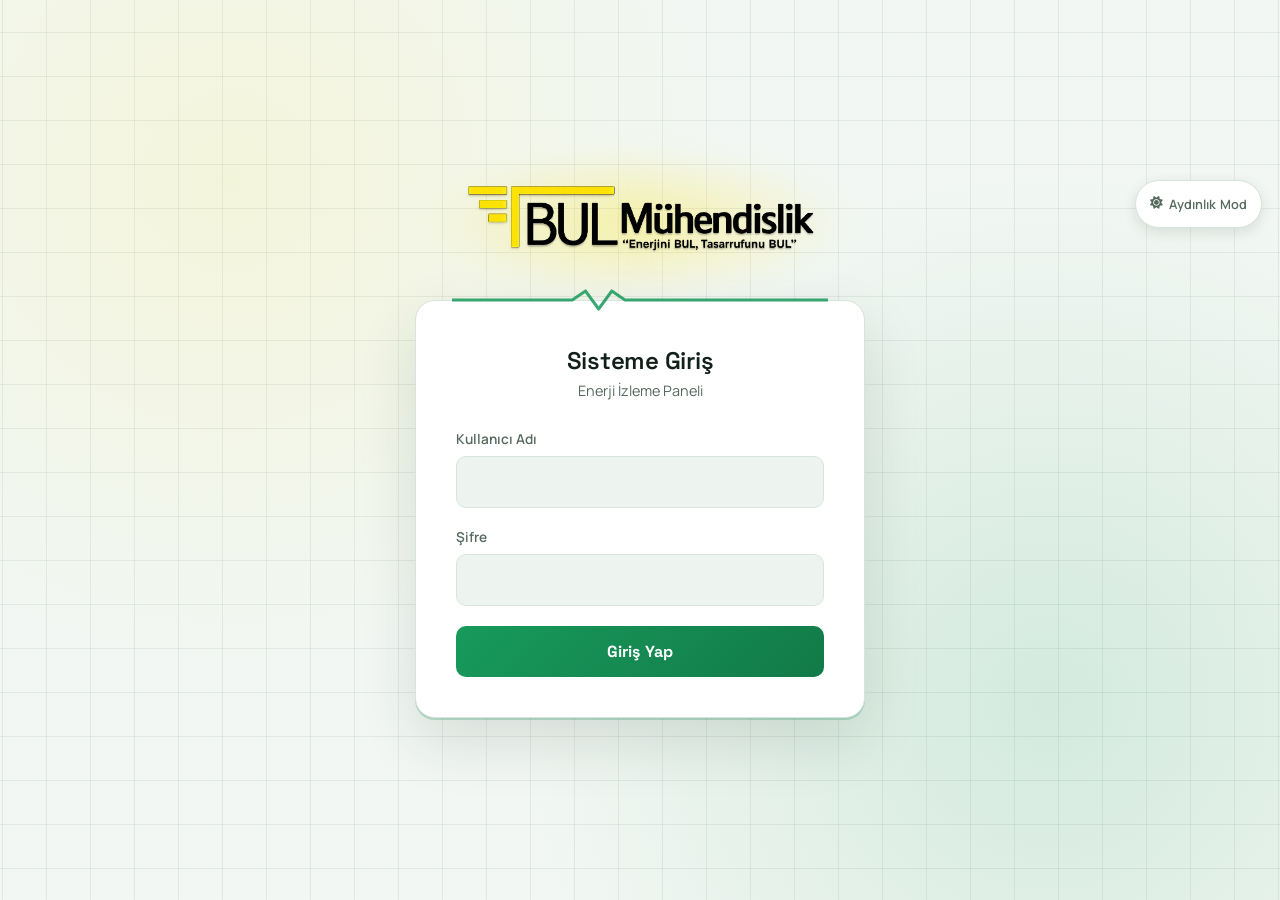
==== commit f2e2b2f1: "Update index.html" ====
--- a/index.html
+++ b/index.html
@@ -5,7 +5,7 @@
         // Kayıtlı tema tercihini sayfa çizilmeden önce uygula (ani renk çakması olmasın)
         (function () {
             try {
-                var t = localStorage.getItem('theme') || 'dark';
+                var t = localStorage.getItem('theme') || 'light';
                 document.documentElement.setAttribute('data-theme', t);
             } catch (e) {}
         })();
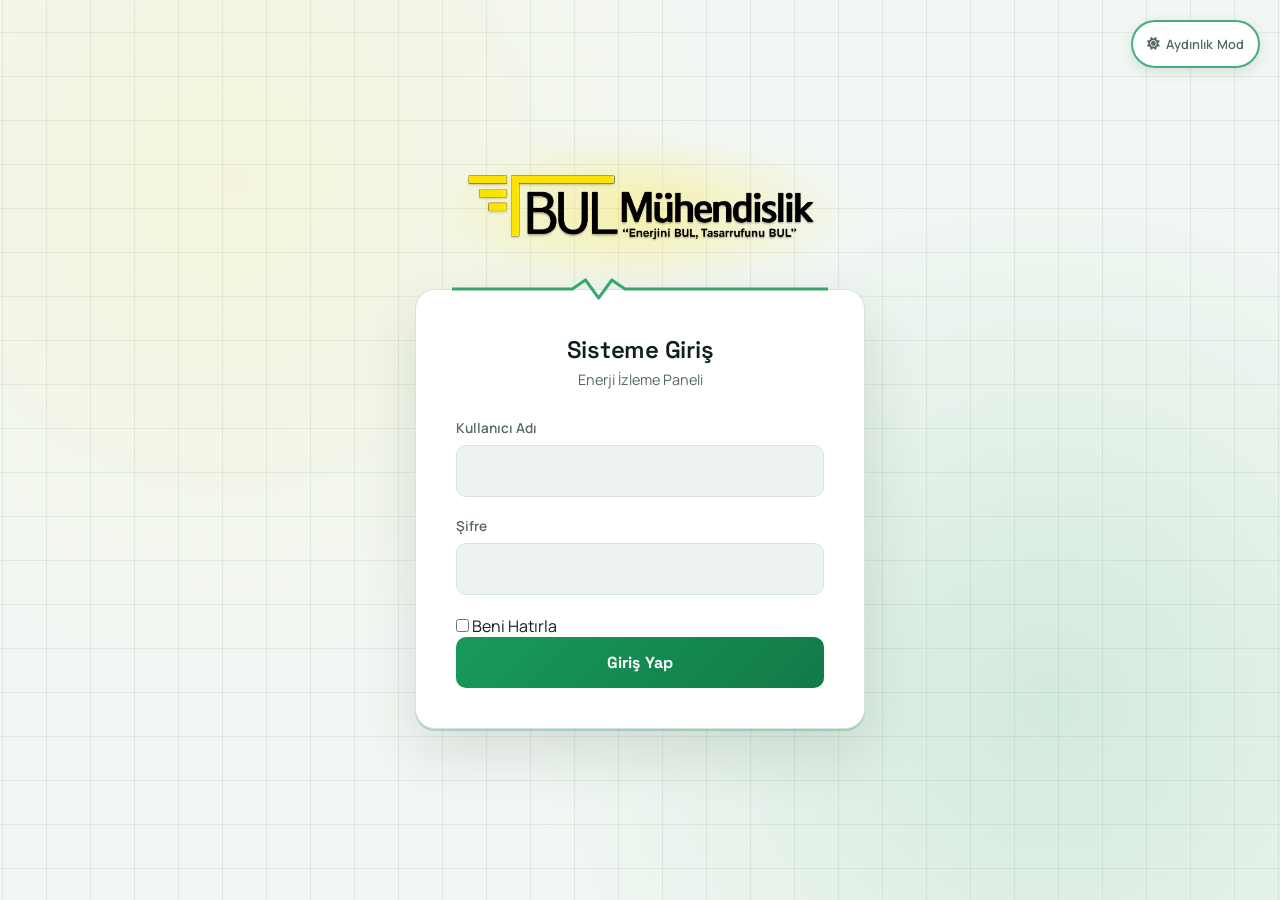
==== commit 6946ea3d: "Update index.html" ====
--- a/index.html
+++ b/index.html
@@ -60,6 +60,11 @@
                     <input type="password" id="password" required>
                 </div>
 
+                <div class="remember-me-container">
+                    <input type="checkbox" id="rememberMe">
+                    <label for="rememberMe">Beni Hatırla</label>
+                </div>
+
                 <div id="errorMessage" class="error-text hidden">Hatalı giriş yaptınız.</div>
                 
                 <button type="submit" id="loginBtn">Giriş Yap</button>
--- a/style.css
+++ b/style.css
@@ -360,14 +360,15 @@
 .theme-toggle-btn i { color: var(--accent-color); }
 
 .theme-toggle-standalone {
-    position: absolute;
-    top: 18px;
-    right: 18px;
+    position: fixed;
+    top: 20px;
+    right: 20px;
     width: auto;
     padding: 10px 14px;
     background-color: var(--surface-color);
     background-image: none;
-    border: 1px solid var(--border-color);
+    /* Kalınlık 2px yapıldı ve yeşil renk daha belirgin hale getirildi (80%) */
+    border: 2px solid color-mix(in srgb, var(--accent-color) 80%, transparent);
     color: var(--text-secondary);
     border-radius: 30px;
     display: flex;
@@ -377,7 +378,7 @@
     font-weight: 600;
     font-family: var(--font-body);
     box-shadow: 0 4px 14px var(--shadow-color);
-    z-index: 2;
+    z-index: 2000;
 }
 .theme-toggle-standalone:hover {
     color: var(--accent-color);
@@ -901,11 +902,7 @@
 
 @media (max-width: 480px) {
     .fp-header { flex-direction: column; align-items: stretch; }
-    .theme-toggle-standalone {
-        position: static;
-        margin-bottom: 20px;
-        align-self: center;
-    }
+    
     .login-container { padding-top: 10px; }
 }
 
